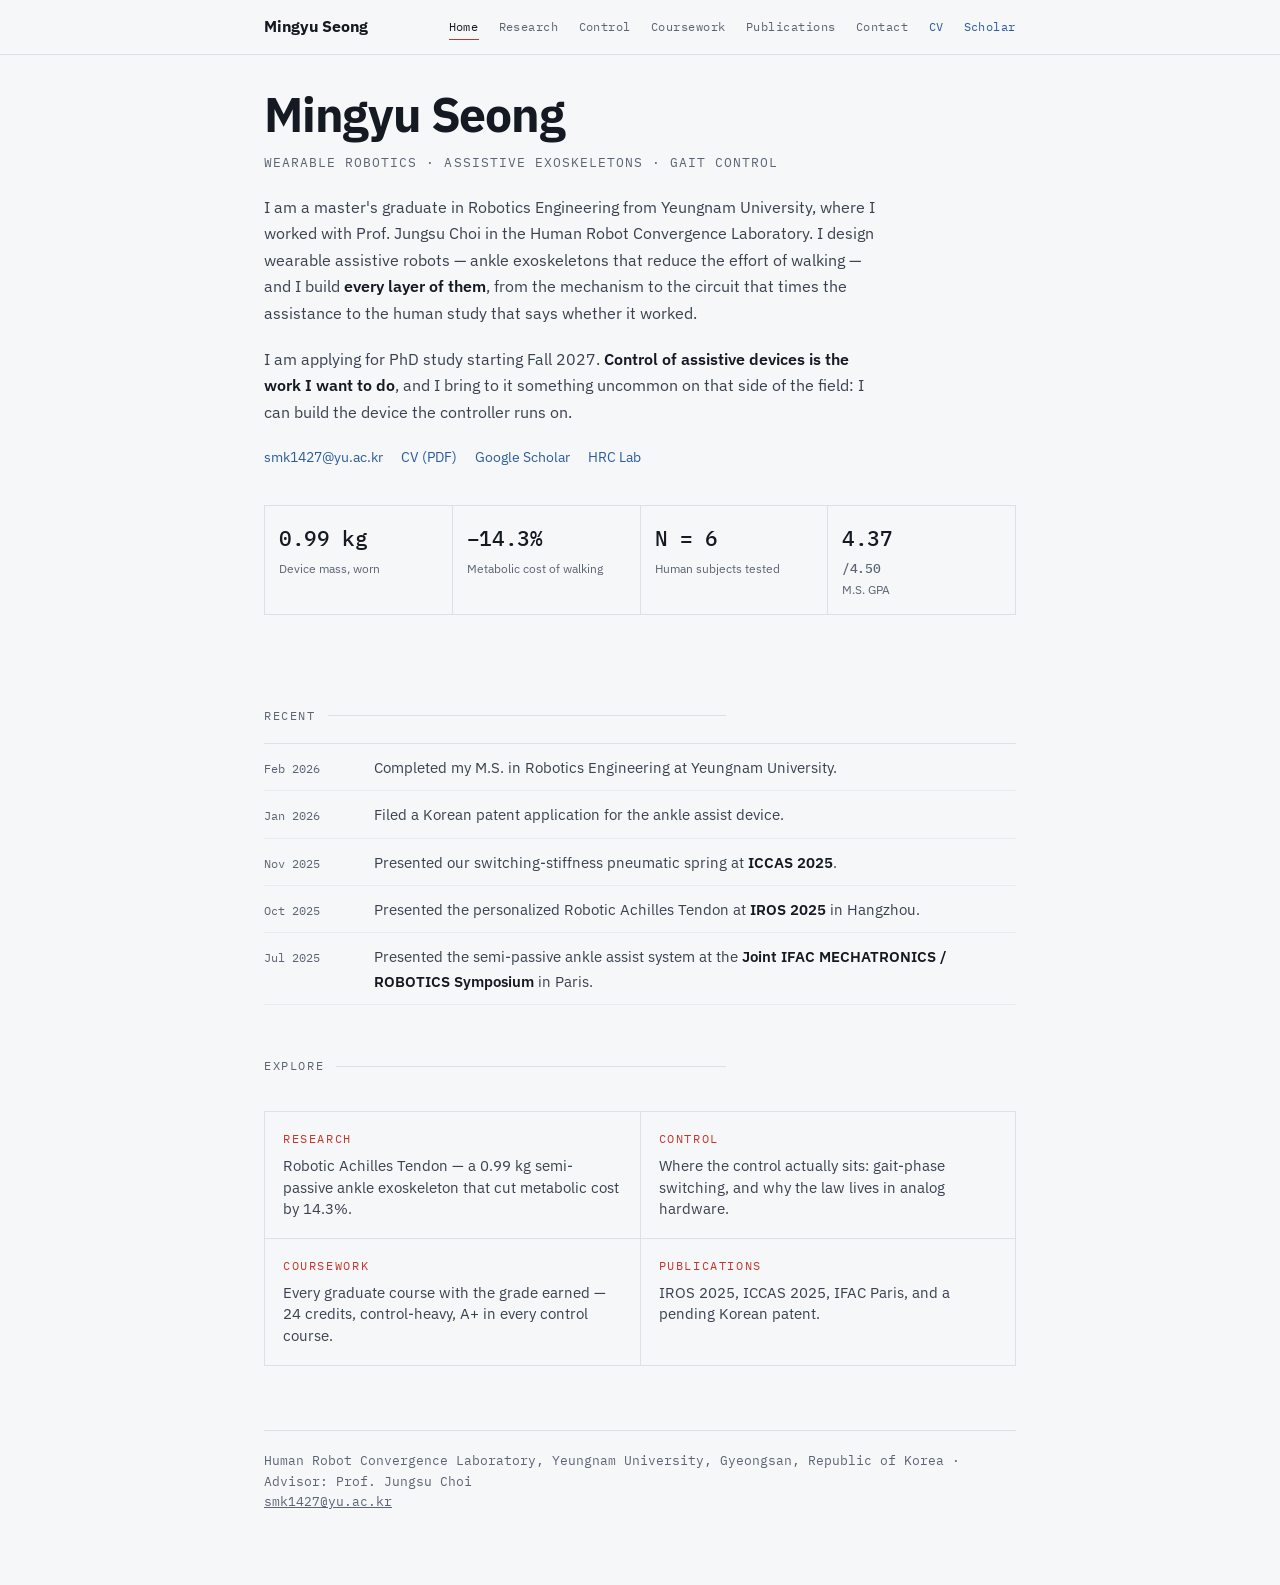
==== index.html @ 6eb28aa2 "Add files via upload" ====
<!DOCTYPE html>
<html lang="en">
<head>
<meta charset="utf-8">
<meta name="viewport" content="width=device-width, initial-scale=1">
<title>Mingyu Seong</title>
<meta name="description" content="Mingyu Seong — wearable robotics researcher working on control of assistive ankle exoskeletons. M.S. in Robotics Engineering, Yeungnam University.">
<link rel="preconnect" href="https://fonts.googleapis.com">
<link rel="preconnect" href="https://fonts.gstatic.com" crossorigin>
<link rel="stylesheet" href="https://fonts.googleapis.com/css2?family=IBM+Plex+Mono:wght@400;500&family=IBM+Plex+Sans:wght@400;500;600;700&display=swap">
<link rel="stylesheet" href="style.css">
</head>
<body>

<div class="ribbon">
  <div class="ribbon-inner">
    <a class="brand" href="index.html">Mingyu Seong</a>
    <nav class="topnav" aria-label="Main">
      <a href="index.html" aria-current="page">Home</a>
      <a href="research.html">Research</a>
      <a href="control.html">Control</a>
      <a href="coursework.html">Coursework</a>
      <a href="publications.html">Publications</a>
      <a href="contact.html">Contact</a>
      <a class="ext" href="cv.pdf">CV</a>
      <a class="ext" href="https://scholar.google.com/citations?user=W0oG6YsAAAAJ">Scholar</a>
    </nav>
  </div>
</div>

<div class="wrap">

  <header class="masthead">
    <div class="intro">
      <div class="introtext">
        <h1 class="name">Mingyu Seong</h1>
        <p class="role">Wearable Robotics &middot; Assistive Exoskeletons &middot; Gait Control</p>
        <p class="bio">
          I am a master's graduate in Robotics Engineering from Yeungnam University, where I
          worked with Prof. Jungsu Choi in the Human Robot Convergence Laboratory. I design
          wearable assistive robots &mdash; ankle exoskeletons that reduce the effort of walking &mdash;
          and I build <strong>every layer of them</strong>, from the mechanism to the circuit
          that times the assistance to the human study that says whether it worked.
        </p>
        <p class="bio">
          I am applying for PhD study starting Fall 2027. <strong>Control of assistive devices
          is the work I want to do</strong>, and I bring to it something uncommon on that side
          of the field: I can build the device the controller runs on.
        </p>
        <p class="idlinks">
          <a href="mailto:smk1427@yu.ac.kr">smk1427@yu.ac.kr</a>
          <a href="cv.pdf">CV (PDF)</a>
          <a href="https://scholar.google.com/citations?user=W0oG6YsAAAAJ">Google Scholar</a>
          <a href="https://hrc.yu.ac.kr">HRC Lab</a>
        </p>
      </div>
      <div class="portrait">
        <img src="img/portrait.jpg" alt="Mingyu Seong"
             onerror="this.closest('.portrait').hidden=true">
      </div>
    </div>

    <div class="facts">
      <div class="fact"><b>0.99 kg</b><span>Device mass, worn</span></div>
      <div class="fact"><b>&minus;14.3%</b><span>Metabolic cost of walking</span></div>
      <div class="fact"><b>N = 6</b><span>Human subjects tested</span></div>
      <div class="fact"><b>4.37<span style="font-size:.8rem;color:var(--muted)">/4.50</span></b><span>M.S. GPA</span></div>
    </div>
  </header>

  <section>
    <p class="eyebrow">Recent</p>
    <ul class="news">
      <li><span class="when">Feb 2026</span><span class="what">Completed my M.S. in Robotics Engineering at Yeungnam University.</span></li>
      <li><span class="when">Jan 2026</span><span class="what">Filed a Korean patent application for the ankle assist device.</span></li>
      <li><span class="when">Nov 2025</span><span class="what">Presented our switching-stiffness pneumatic spring at <strong>ICCAS 2025</strong>.</span></li>
      <li><span class="when">Oct 2025</span><span class="what">Presented the personalized Robotic Achilles Tendon at <strong>IROS 2025</strong> in Hangzhou.</span></li>
      <li><span class="when">Jul 2025</span><span class="what">Presented the semi-passive ankle assist system at the <strong>Joint IFAC MECHATRONICS / ROBOTICS Symposium</strong> in Paris.</span></li>
    </ul>
  </section>

  <section>
    <p class="eyebrow">Explore</p>
    <div class="cards">
      <a class="card" href="research.html">
        <span class="ck">Research</span>
        <span class="cd">Robotic Achilles Tendon &mdash; a 0.99 kg semi-passive ankle exoskeleton that cut metabolic cost by 14.3%.</span>
      </a>
      <a class="card" href="control.html">
        <span class="ck">Control</span>
        <span class="cd">Where the control actually sits: gait-phase switching, and why the law lives in analog hardware.</span>
      </a>
      <a class="card" href="coursework.html">
        <span class="ck">Coursework</span>
        <span class="cd">Every graduate course with the grade earned &mdash; 24 credits, control-heavy, A+ in every control course.</span>
      </a>
      <a class="card" href="publications.html">
        <span class="ck">Publications</span>
        <span class="cd">IROS 2025, ICCAS 2025, IFAC Paris, and a pending Korean patent.</span>
      </a>
    </div>
  </section>

  <footer class="sitefoot">
    Human Robot Convergence Laboratory, Yeungnam University, Gyeongsan, Republic of Korea &middot;
    Advisor: Prof. Jungsu Choi<br>
    <a href="mailto:smk1427@yu.ac.kr">smk1427@yu.ac.kr</a>
  </footer>

</div>

</body>
</html>
---- style.css ----
:root{
  --ground:#F6F7F9; --surface:#FFFFFF; --ink:#141922; --ink-soft:#39424F;
  --muted:#5A6473; --line:#DCE1E8; --line-soft:#E8ECF1;
  --stance:#C4362B; --swing:#2C5C9C; --stance-wash:#F6E3E1; --swing-wash:#E2E9F4;
  --sans:"IBM Plex Sans","Segoe UI",system-ui,-apple-system,sans-serif;
  --mono:"IBM Plex Mono",ui-monospace,"SFMono-Regular",Consolas,monospace;
}
@media (prefers-color-scheme:dark){
  :root:not([data-theme="light"]){
    --ground:#0D1015; --surface:#151A21; --ink:#E4E9F0; --ink-soft:#C2CAD6;
    --muted:#8A94A3; --line:#242B35; --line-soft:#1C222A;
    --stance:#E3645A; --swing:#6D9DE0; --stance-wash:#2A1A18; --swing-wash:#161F2C;
  }
}
:root[data-theme="dark"]{
  --ground:#0D1015; --surface:#151A21; --ink:#E4E9F0; --ink-soft:#C2CAD6;
  --muted:#8A94A3; --line:#242B35; --line-soft:#1C222A;
  --stance:#E3645A; --swing:#6D9DE0; --stance-wash:#2A1A18; --swing-wash:#161F2C;
}

*{box-sizing:border-box}
body{
  margin:0; background:var(--ground); color:var(--ink);
  font-family:var(--sans); font-size:16px; line-height:1.6;
  -webkit-font-smoothing:antialiased;
}
img{max-width:100%}
.wrap{max-width:800px; margin:0 auto; padding-inline:24px; padding-block:0 72px}
p{max-width:66ch}

/* ---------- top ribbon ---------- */
.ribbon{
  position:sticky; top:0; z-index:20;
  background:var(--ground); border-bottom:1px solid var(--line);
}
.ribbon-inner{
  max-width:800px; margin:0 auto; padding-inline:24px;
  display:flex; align-items:center; flex-wrap:wrap; gap:6px 24px;
  min-height:54px; padding-block:8px;
}
.brand{
  font-weight:700; letter-spacing:-.015em; font-size:1rem; color:var(--ink);
  text-decoration:none; white-space:nowrap; margin-right:auto;
}
.brand:hover{color:var(--stance)}
.topnav{
  display:flex; flex-wrap:wrap; gap:4px 20px;
  font-family:var(--mono); font-size:.78rem; letter-spacing:.04em;
}
.topnav a{
  color:var(--muted); text-decoration:none; padding:3px 0;
  border-bottom:1px solid transparent; white-space:nowrap;
}
.topnav a:hover{color:var(--ink); border-bottom-color:var(--stance)}
.topnav a[aria-current="page"]{color:var(--ink); border-bottom-color:var(--stance)}
.topnav a.ext{color:var(--swing)}
.topnav a.ext:hover{border-bottom-color:var(--swing)}
@media (max-width:700px){
  .ribbon-inner{gap:4px 16px}
  .brand{margin-right:0; width:100%}
  .topnav{font-size:.74rem; gap:4px 16px}
}

/* ---------- page heads ---------- */
.masthead{padding-block:34px 40px}
.pagehead{padding-block:40px 0}
.pagehead h1{
  font-size:clamp(1.7rem,4.2vw,2.2rem); font-weight:700; letter-spacing:-.022em;
  line-height:1.15; margin:0; text-wrap:balance;
}
.pagehead .lede{font-size:1.05rem; color:var(--ink-soft); margin:16px 0 0; max-width:62ch}

.name{
  font-size:clamp(2.1rem,6vw,3rem); font-weight:700; letter-spacing:-.025em;
  line-height:1.05; margin:0; text-wrap:balance;
}
.role{
  font-family:var(--mono); font-size:.8rem; letter-spacing:.08em; text-transform:uppercase;
  color:var(--muted); margin:14px 0 0;
}

/* ---------- intro ---------- */
.intro{display:flex; gap:38px; align-items:flex-start}
.introtext{flex:1 1 0; min-width:0}
.portrait{flex:0 0 168px}
.portrait img{
  display:block; width:168px; height:210px; object-fit:cover;
  border:1px solid var(--line); background:var(--surface);
}
@media (max-width:640px){
  .intro{flex-direction:column-reverse; gap:22px}
  .portrait{flex:none}
  .portrait img{width:132px; height:165px}
}
.bio{font-size:1.02rem; line-height:1.62; color:var(--ink-soft); margin:20px 0 0; max-width:62ch}
.bio strong{color:var(--ink); font-weight:600}
.idlinks{display:flex; flex-wrap:wrap; gap:6px 18px; margin:20px 0 0; font-size:.9rem}
.idlinks a{color:var(--swing); text-decoration:none; border-bottom:1px solid transparent}
.idlinks a:hover{border-bottom-color:var(--swing)}

/* ---------- news ---------- */
.news{list-style:none; padding:0; margin:0; display:grid; gap:0; border-top:1px solid var(--line)}
.news li{
  display:grid; grid-template-columns:92px minmax(0,1fr); gap:4px 18px;
  padding:11px 0; border-bottom:1px solid var(--line-soft); align-items:baseline;
}
.when{font-family:var(--mono); font-size:.76rem; color:var(--muted); white-space:nowrap}
.what{font-size:.95rem; color:var(--ink-soft)}
.what strong{color:var(--ink); font-weight:600}
@media (max-width:520px){ .news li{grid-template-columns:1fr; gap:2px} }

/* ---------- key figures strip ---------- */
.facts{
  display:grid; grid-template-columns:repeat(4,1fr); gap:1px;
  background:var(--line); border:1px solid var(--line);
  margin-block:36px 0;
}
.fact{background:var(--ground); padding:16px 14px}
.fact b{
  display:block; font-family:var(--mono); font-size:1.3rem; font-weight:500;
  letter-spacing:-.02em; font-variant-numeric:tabular-nums; color:var(--ink);
}
.fact span{display:block; font-size:.78rem; color:var(--muted); margin-top:4px; line-height:1.35}
@media (max-width:620px){ .facts{grid-template-columns:repeat(2,1fr)} }

/* ---------- home section cards ---------- */
.cards{
  display:grid; grid-template-columns:repeat(2,1fr); gap:1px;
  background:var(--line); border:1px solid var(--line); margin-block:36px 0;
}
.card{display:block; background:var(--ground); padding:18px; text-decoration:none; color:inherit}
.card:hover{background:var(--surface)}
.card:hover .ck{color:var(--ink)}
.ck{
  display:block; font-family:var(--mono); font-size:.72rem; letter-spacing:.14em;
  text-transform:uppercase; color:var(--stance); margin-bottom:6px;
}
.cd{display:block; font-size:.94rem; color:var(--ink-soft); line-height:1.45}
@media (max-width:620px){ .cards{grid-template-columns:1fr} }

/* ---------- sections ---------- */
section{padding-block:52px 0}
.pagehead + section{padding-block:40px 0}
.eyebrow{
  font-family:var(--mono); font-size:.72rem; letter-spacing:.14em; text-transform:uppercase;
  color:var(--muted); display:flex; align-items:center; gap:12px; margin:0 0 18px;
}
.eyebrow::after{content:""; flex:1; height:1px; background:var(--line)}
h2{font-size:1.5rem; font-weight:600; letter-spacing:-.02em; margin:0 0 14px; text-wrap:balance}
h3{font-size:1rem; font-weight:600; margin:0 0 6px}

figure{margin:26px 0 0}
figure img{display:block; width:100%; max-width:100%; height:auto; border:1px solid var(--line); background:var(--surface)}
figcaption{font-size:.82rem; color:var(--muted); margin-top:9px; max-width:62ch}

/* ---------- gait diagram ---------- */
.gait{margin:30px 0 0}
.gait svg{display:block; width:100%; height:auto; max-width:100%}
.legend{display:flex; flex-wrap:wrap; gap:8px 20px; margin-top:12px; font-size:.84rem; color:var(--muted)}
.legend i{display:inline-block; width:11px; height:11px; margin-right:7px; vertical-align:-1px}
.legend .s1{background:var(--stance)} .legend .s2{background:var(--swing)}

/* ---------- loop list ---------- */
.loop{list-style:none; padding:0; margin:24px 0 0; display:grid; gap:1px; background:var(--line); border:1px solid var(--line)}
.loop li{background:var(--ground); padding:15px 16px}
.loop .step{
  font-family:var(--mono); font-size:.72rem; letter-spacing:.1em; text-transform:uppercase;
  color:var(--stance); display:block; margin-bottom:5px;
}
.loop p{margin:0; font-size:.94rem; color:var(--ink-soft); max-width:62ch}

/* ---------- gap callout ---------- */
.gap{
  margin:34px 0 0; padding:22px 24px; background:var(--surface);
  border:1px solid var(--line); border-left:3px solid var(--stance);
}
.gap h3{font-size:1.05rem; margin-bottom:10px}
.gap p{margin:0 0 12px; color:var(--ink-soft)}
.gap p:last-child{margin-bottom:0}
.gap strong{color:var(--ink); font-weight:600}

/* full-stack layer list */
.stack{display:grid; gap:0; margin:4px 0 18px; border-top:1px solid var(--line)}
.layer{
  display:grid; grid-template-columns:132px minmax(0,1fr); gap:4px 16px;
  padding:9px 0; border-bottom:1px solid var(--line-soft); align-items:baseline;
}
.lk{
  font-family:var(--mono); font-size:.74rem; letter-spacing:.06em; text-transform:uppercase;
  color:var(--stance);
}
.lv{font-size:.9rem; color:var(--ink-soft)}
@media (max-width:520px){ .layer{grid-template-columns:1fr; gap:2px} }

/* grade + axis markers */
.grade{
  font-family:var(--mono); font-size:.74rem; font-weight:500; color:var(--ink);
  border:1px solid var(--line); padding:1px 6px; margin-right:8px;
}
.axis{
  font-family:var(--mono); font-size:.66rem; letter-spacing:.08em; text-transform:uppercase;
  padding:1px 6px; margin-right:8px; white-space:nowrap; border:1px solid currentColor;
}
.axis.ctl{color:var(--stance)}
.axis.math{color:var(--swing)}
.axis.mech{color:var(--muted)}

/* ---------- coursework ---------- */
.courses{display:grid; gap:0; margin:22px 0 0; border-top:1px solid var(--line)}
.course{
  display:grid; grid-template-columns:minmax(0,1fr) auto; gap:6px 20px;
  padding:14px 0; border-bottom:1px solid var(--line-soft); align-items:baseline;
}
.course h3{margin:0}
.course .detail{grid-column:1/-1; font-size:.9rem; color:var(--muted); margin:0; max-width:64ch}
.course .term{font-family:var(--mono); font-size:.76rem; color:var(--muted); white-space:nowrap}
@media (max-width:520px){ .course{grid-template-columns:1fr} .course .term{grid-row:1} }

/* ---------- publications ---------- */
.pubs{margin:22px 0 0; display:grid; gap:20px}
.pub{display:grid; gap:5px}
.pub .title{font-weight:600; line-height:1.45}
.pub .venue{font-size:.9rem; color:var(--ink-soft)}
.pub .meta{font-family:var(--mono); font-size:.76rem; color:var(--muted); letter-spacing:.02em}
.pub .meta a{color:var(--swing)}
.tag{
  font-family:var(--mono); font-size:.68rem; letter-spacing:.08em; text-transform:uppercase;
  padding:2px 7px; border:1px solid var(--line); color:var(--muted); white-space:nowrap;
}
.tag.oral{color:var(--stance); border-color:var(--stance)}
.more{font-size:.9rem; color:var(--muted); margin-top:26px; max-width:64ch}

/* ---------- inline links in prose ---------- */
.more a, .lede a, section > p a{
  color:var(--swing); text-decoration:none; border-bottom:1px solid transparent;
}
.more a:hover, .lede a:hover, section > p a:hover{border-bottom-color:var(--swing)}

/* ---------- contact ---------- */
.contact{display:flex; flex-wrap:wrap; gap:10px 28px; margin:20px 0 0; font-size:.97rem}
.contact a{color:var(--swing); text-decoration:none; border-bottom:1px solid transparent; padding-bottom:1px}
.contact a:hover{border-bottom-color:var(--swing)}
a:focus-visible{outline:2px solid var(--swing); outline-offset:3px}

/* ---------- site footer ---------- */
.sitefoot{
  margin-top:64px; padding-top:20px; border-top:1px solid var(--line);
  font-size:.8rem; color:var(--muted); font-family:var(--mono); line-height:1.6;
}
.sitefoot a{color:var(--muted)}
.sitefoot a:hover{color:var(--ink)}
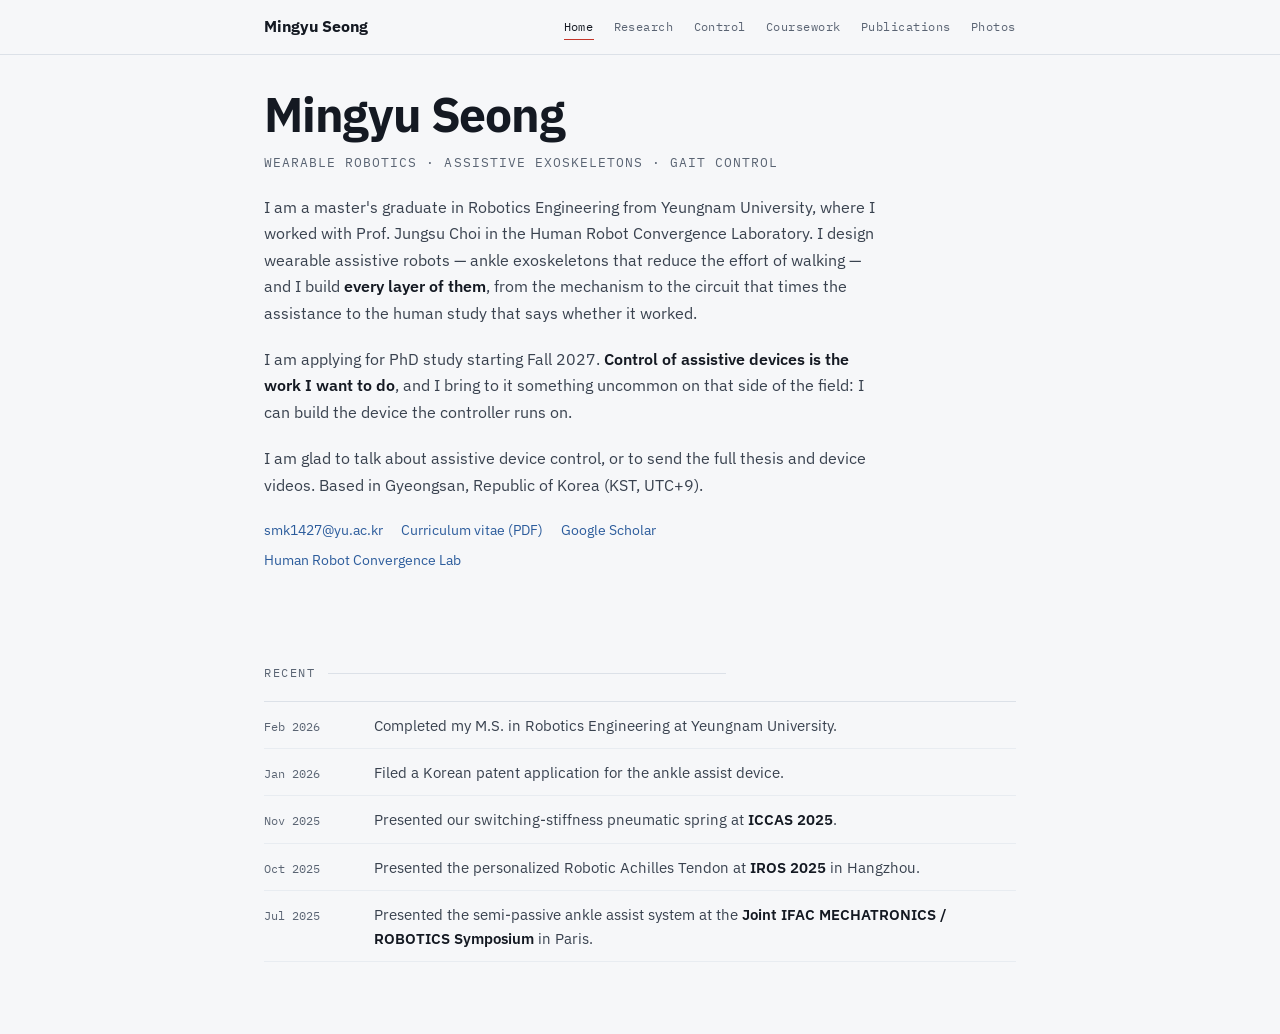
==== commit 9ba1ed18: "Add files via upload" ====
--- a/index.html
+++ b/index.html
@@ -21,9 +21,7 @@
       <a href="control.html">Control</a>
       <a href="coursework.html">Coursework</a>
       <a href="publications.html">Publications</a>
-      <a href="contact.html">Contact</a>
-      <a class="ext" href="cv.pdf">CV</a>
-      <a class="ext" href="https://scholar.google.com/citations?user=W0oG6YsAAAAJ">Scholar</a>
+      <a href="photos.html">Photos</a>
     </nav>
   </div>
 </div>
@@ -47,24 +45,21 @@
           is the work I want to do</strong>, and I bring to it something uncommon on that side
           of the field: I can build the device the controller runs on.
         </p>
+        <p class="bio">
+          I am glad to talk about assistive device control, or to send the full thesis and
+          device videos. Based in Gyeongsan, Republic of Korea (KST, UTC+9).
+        </p>
         <p class="idlinks">
           <a href="mailto:smk1427@yu.ac.kr">smk1427@yu.ac.kr</a>
-          <a href="cv.pdf">CV (PDF)</a>
+          <a href="cv.pdf">Curriculum vitae (PDF)</a>
           <a href="https://scholar.google.com/citations?user=W0oG6YsAAAAJ">Google Scholar</a>
-          <a href="https://hrc.yu.ac.kr">HRC Lab</a>
+          <a href="https://hrc.yu.ac.kr">Human Robot Convergence Lab</a>
         </p>
       </div>
       <div class="portrait">
         <img src="img/portrait.jpg" alt="Mingyu Seong"
              onerror="this.closest('.portrait').hidden=true">
       </div>
-    </div>
-
-    <div class="facts">
-      <div class="fact"><b>0.99 kg</b><span>Device mass, worn</span></div>
-      <div class="fact"><b>&minus;14.3%</b><span>Metabolic cost of walking</span></div>
-      <div class="fact"><b>N = 6</b><span>Human subjects tested</span></div>
-      <div class="fact"><b>4.37<span style="font-size:.8rem;color:var(--muted)">/4.50</span></b><span>M.S. GPA</span></div>
     </div>
   </header>
 
@@ -79,34 +74,6 @@
     </ul>
   </section>
 
-  <section>
-    <p class="eyebrow">Explore</p>
-    <div class="cards">
-      <a class="card" href="research.html">
-        <span class="ck">Research</span>
-        <span class="cd">Robotic Achilles Tendon &mdash; a 0.99 kg semi-passive ankle exoskeleton that cut metabolic cost by 14.3%.</span>
-      </a>
-      <a class="card" href="control.html">
-        <span class="ck">Control</span>
-        <span class="cd">Where the control actually sits: gait-phase switching, and why the law lives in analog hardware.</span>
-      </a>
-      <a class="card" href="coursework.html">
-        <span class="ck">Coursework</span>
-        <span class="cd">Every graduate course with the grade earned &mdash; 24 credits, control-heavy, A+ in every control course.</span>
-      </a>
-      <a class="card" href="publications.html">
-        <span class="ck">Publications</span>
-        <span class="cd">IROS 2025, ICCAS 2025, IFAC Paris, and a pending Korean patent.</span>
-      </a>
-    </div>
-  </section>
-
-  <footer class="sitefoot">
-    Human Robot Convergence Laboratory, Yeungnam University, Gyeongsan, Republic of Korea &middot;
-    Advisor: Prof. Jungsu Choi<br>
-    <a href="mailto:smk1427@yu.ac.kr">smk1427@yu.ac.kr</a>
-  </footer>
-
 </div>
 
 </body>
--- a/style.css
+++ b/style.css
@@ -122,21 +122,6 @@
 }
 .fact span{display:block; font-size:.78rem; color:var(--muted); margin-top:4px; line-height:1.35}
 @media (max-width:620px){ .facts{grid-template-columns:repeat(2,1fr)} }
-
-/* ---------- home section cards ---------- */
-.cards{
-  display:grid; grid-template-columns:repeat(2,1fr); gap:1px;
-  background:var(--line); border:1px solid var(--line); margin-block:36px 0;
-}
-.card{display:block; background:var(--ground); padding:18px; text-decoration:none; color:inherit}
-.card:hover{background:var(--surface)}
-.card:hover .ck{color:var(--ink)}
-.ck{
-  display:block; font-family:var(--mono); font-size:.72rem; letter-spacing:.14em;
-  text-transform:uppercase; color:var(--stance); margin-bottom:6px;
-}
-.cd{display:block; font-size:.94rem; color:var(--ink-soft); line-height:1.45}
-@media (max-width:620px){ .cards{grid-template-columns:1fr} }
 
 /* ---------- sections ---------- */
 section{padding-block:52px 0}
@@ -242,10 +227,23 @@
 .contact a:hover{border-bottom-color:var(--swing)}
 a:focus-visible{outline:2px solid var(--swing); outline-offset:3px}
 
-/* ---------- site footer ---------- */
-.sitefoot{
-  margin-top:64px; padding-top:20px; border-top:1px solid var(--line);
-  font-size:.8rem; color:var(--muted); font-family:var(--mono); line-height:1.6;
-}
-.sitefoot a{color:var(--muted)}
-.sitefoot a:hover{color:var(--ink)}
+/* ---------- photo grid ---------- */
+.photogrid{
+  display:grid; grid-template-columns:repeat(2,1fr); gap:26px 22px; margin:26px 0 0;
+}
+.photo{margin:0}
+.photo img{
+  display:block; width:100%; height:auto; aspect-ratio:4/3; object-fit:cover;
+  border:1px solid var(--line); background:var(--surface);
+}
+.photo figcaption{font-size:.84rem; color:var(--ink-soft); margin-top:9px; max-width:none}
+.photo-when{
+  display:block; font-family:var(--mono); font-size:.72rem; color:var(--muted); margin-top:3px;
+}
+/* 이미지가 아직 없을 때 — 점선 자리표시자 */
+.photo.empty::before{
+  content:"photo to come"; display:flex; align-items:center; justify-content:center;
+  aspect-ratio:4/3; border:1px dashed var(--line); color:var(--muted);
+  font-family:var(--mono); font-size:.74rem; letter-spacing:.06em;
+}
+@media (max-width:620px){ .photogrid{grid-template-columns:1fr; gap:22px} }
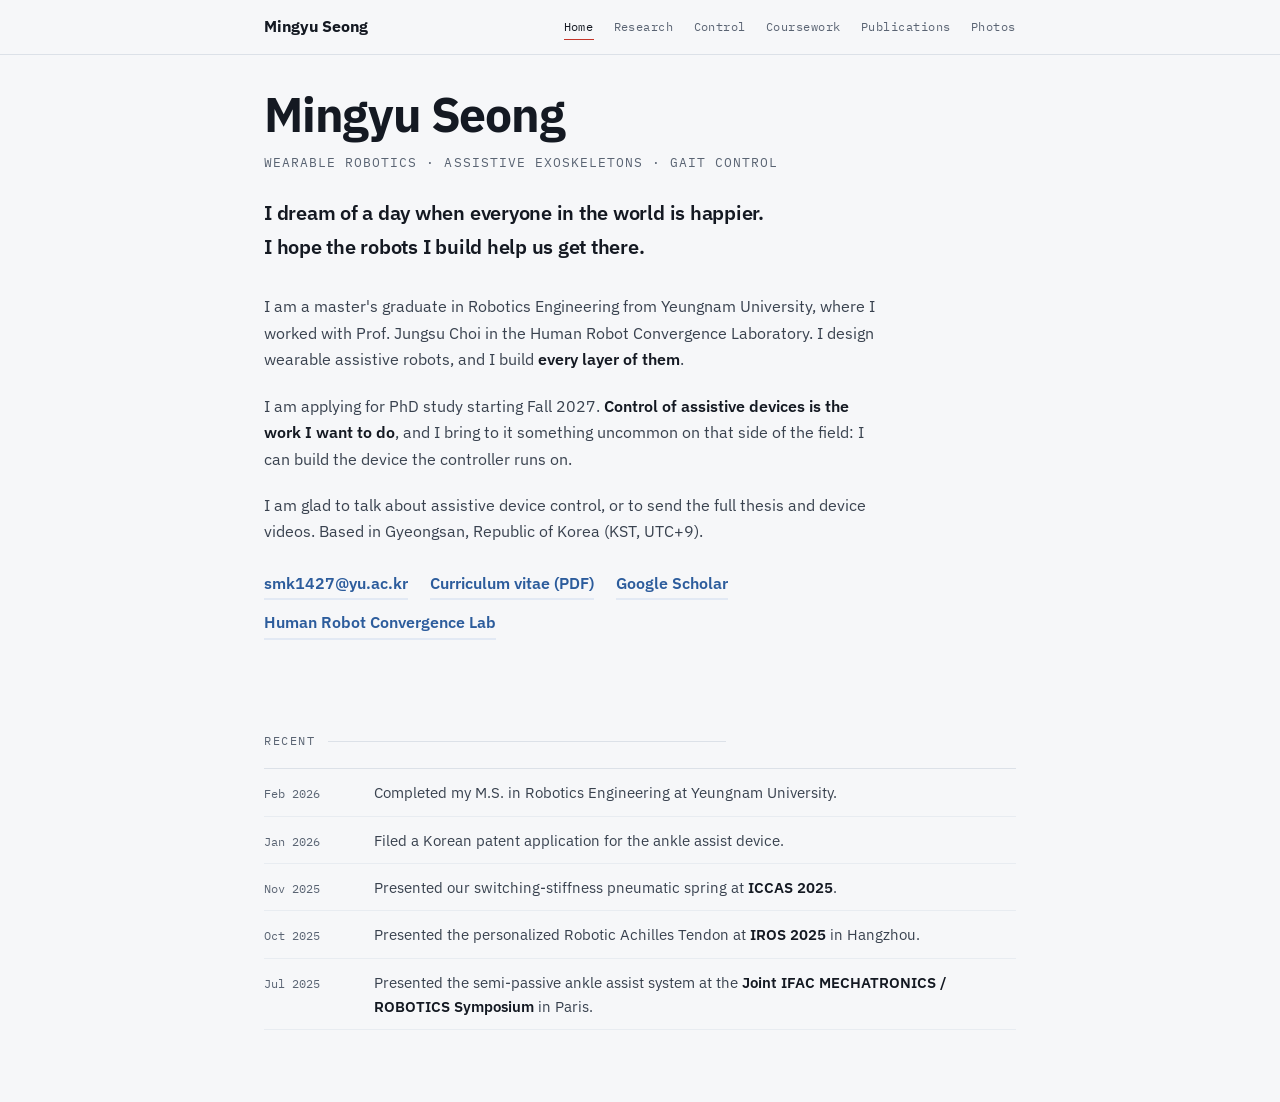
==== commit f05c98f4: "Add files via upload" ====
--- a/index.html
+++ b/index.html
@@ -33,12 +33,16 @@
       <div class="introtext">
         <h1 class="name">Mingyu Seong</h1>
         <p class="role">Wearable Robotics &middot; Assistive Exoskeletons &middot; Gait Control</p>
+
+        <p class="vision">
+          <span>I dream of a day when everyone in the world is happier.</span>
+          <span>I hope the robots I build help us get there.</span>
+        </p>
+
         <p class="bio">
           I am a master's graduate in Robotics Engineering from Yeungnam University, where I
           worked with Prof. Jungsu Choi in the Human Robot Convergence Laboratory. I design
-          wearable assistive robots &mdash; ankle exoskeletons that reduce the effort of walking &mdash;
-          and I build <strong>every layer of them</strong>, from the mechanism to the circuit
-          that times the assistance to the human study that says whether it worked.
+          wearable assistive robots, and I build <strong>every layer of them</strong>.
         </p>
         <p class="bio">
           I am applying for PhD study starting Fall 2027. <strong>Control of assistive devices
--- a/style.css
+++ b/style.css
@@ -92,11 +92,24 @@
   .portrait{flex:none}
   .portrait img{width:132px; height:165px}
 }
+/* 항구적 선언 — 이름·키워드 바로 아래 */
+.vision{
+  font-size:clamp(1.06rem,2.2vw,1.24rem); font-weight:600; line-height:1.5;
+  letter-spacing:-.012em; color:var(--ink); margin:24px 0 32px; max-width:56ch;
+}
+/* 두 문장이 각자 한 줄을 갖도록 — 줄바꿈이 우연에 맡겨지지 않게 한다 */
+.vision span{display:block; text-wrap:balance}
+.vision span + span{margin-top:4px}
+
 .bio{font-size:1.02rem; line-height:1.62; color:var(--ink-soft); margin:20px 0 0; max-width:62ch}
 .bio strong{color:var(--ink); font-weight:600}
-.idlinks{display:flex; flex-wrap:wrap; gap:6px 18px; margin:20px 0 0; font-size:.9rem}
-.idlinks a{color:var(--swing); text-decoration:none; border-bottom:1px solid transparent}
-.idlinks a:hover{border-bottom-color:var(--swing)}
+
+.idlinks{display:flex; flex-wrap:wrap; gap:10px 22px; margin:26px 0 0; font-size:1rem}
+.idlinks a{
+  color:var(--swing); text-decoration:none; font-weight:600;
+  border-bottom:2px solid var(--swing-wash); padding-bottom:2px;
+}
+.idlinks a:hover{border-bottom-color:var(--swing); color:var(--ink)}
 
 /* ---------- news ---------- */
 .news{list-style:none; padding:0; margin:0; display:grid; gap:0; border-top:1px solid var(--line)}
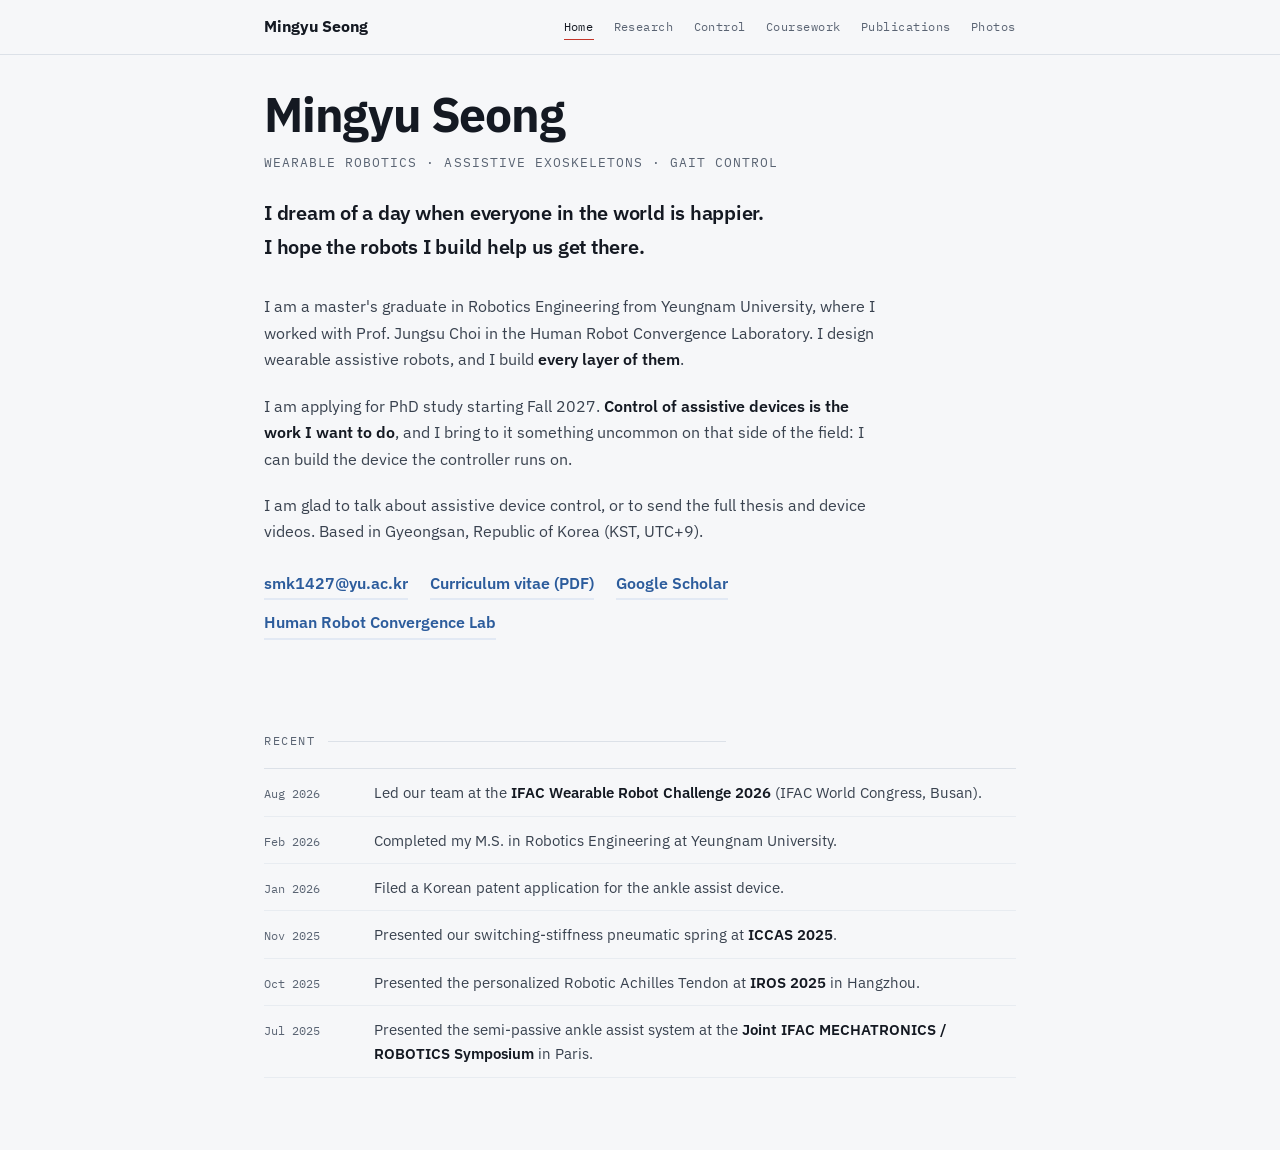
==== commit cc0bbc97: "Add files via upload" ====
--- a/index.html
+++ b/index.html
@@ -61,7 +61,7 @@
         </p>
       </div>
       <div class="portrait">
-        <img src="img/portrait.jpg" alt="Mingyu Seong"
+        <img src="img/portrait.jpg" alt="Mingyu Seong in Paris, with the Eiffel Tower behind" width="470" height="587"
              onerror="this.closest('.portrait').hidden=true">
       </div>
     </div>
@@ -70,6 +70,7 @@
   <section>
     <p class="eyebrow">Recent</p>
     <ul class="news">
+      <li><span class="when">Aug 2026</span><span class="what">Led our team at the <strong>IFAC Wearable Robot Challenge 2026</strong> (IFAC World Congress, Busan).</span></li>
       <li><span class="when">Feb 2026</span><span class="what">Completed my M.S. in Robotics Engineering at Yeungnam University.</span></li>
       <li><span class="when">Jan 2026</span><span class="what">Filed a Korean patent application for the ankle assist device.</span></li>
       <li><span class="when">Nov 2025</span><span class="what">Presented our switching-stiffness pneumatic spring at <strong>ICCAS 2025</strong>.</span></li>
--- a/style.css
+++ b/style.css
@@ -82,15 +82,15 @@
 /* ---------- intro ---------- */
 .intro{display:flex; gap:38px; align-items:flex-start}
 .introtext{flex:1 1 0; min-width:0}
-.portrait{flex:0 0 168px}
+.portrait{flex:0 0 200px}
 .portrait img{
-  display:block; width:168px; height:210px; object-fit:cover;
+  display:block; width:200px; height:250px; object-fit:cover;
   border:1px solid var(--line); background:var(--surface);
 }
 @media (max-width:640px){
   .intro{flex-direction:column-reverse; gap:22px}
   .portrait{flex:none}
-  .portrait img{width:132px; height:165px}
+  .portrait img{width:152px; height:190px}
 }
 /* 항구적 선언 — 이름·키워드 바로 아래 */
 .vision{
@@ -240,23 +240,36 @@
 .contact a:hover{border-bottom-color:var(--swing)}
 a:focus-visible{outline:2px solid var(--swing); outline-offset:3px}
 
-/* ---------- photo grid ---------- */
-.photogrid{
-  display:grid; grid-template-columns:repeat(2,1fr); gap:26px 22px; margin:26px 0 0;
-}
-.photo{margin:0}
-.photo img{
-  display:block; width:100%; height:auto; aspect-ratio:4/3; object-fit:cover;
+/* ---------- photo gallery (학회별 섹션) ---------- */
+.conf{padding-block:44px 0}
+.pagehead + .conf{padding-block:36px 0}
+.conf h2{font-size:1.2rem; margin:0}
+.confmeta{
+  font-family:var(--mono); font-size:.76rem; color:var(--muted); letter-spacing:.02em;
+  margin:6px 0 0; display:flex; flex-wrap:wrap; align-items:center; gap:6px 10px; max-width:none;
+}
+.confnote{font-size:.92rem; line-height:1.6; color:var(--ink-soft); margin:10px 0 0; max-width:66ch}
+/* 줄 나누기는 HTML에 미리 계산해 둔다(.grow = 한 줄).
+   줄 안에서는 폭을 사진 비율대로 나눠 높이가 같아지고, 세로 사진도 잘리지 않는다. */
+.gallery{display:grid; gap:10px; margin:16px 0 0}
+.grow{display:flex; gap:10px}
+.grow a{flex:calc(var(--r) * 100) 1 0; display:block; min-width:0}   /* ×100: 비율 합이 1 미만이면 flex가 공간을 덜 채운다 */
+.gallery img{
+  display:block; width:100%; height:auto; aspect-ratio:var(--r); object-fit:cover;
   border:1px solid var(--line); background:var(--surface);
 }
-.photo figcaption{font-size:.84rem; color:var(--ink-soft); margin-top:9px; max-width:none}
-.photo-when{
-  display:block; font-family:var(--mono); font-size:.72rem; color:var(--muted); margin-top:3px;
-}
-/* 이미지가 아직 없을 때 — 점선 자리표시자 */
-.photo.empty::before{
-  content:"photo to come"; display:flex; align-items:center; justify-content:center;
-  aspect-ratio:4/3; border:1px dashed var(--line); color:var(--muted);
-  font-family:var(--mono); font-size:.74rem; letter-spacing:.06em;
-}
-@media (max-width:620px){ .photogrid{grid-template-columns:1fr; gap:22px} }
+.gallery a:hover img{border-color:var(--muted)}
+/* 휴대폰 — 한 줄에 3~4장이면 너무 작아지므로 줄 안에서 다시 접는다 */
+@media (max-width:560px){
+  .grow{flex-wrap:wrap}
+  .grow a{flex:calc(var(--r) * 100) 1 calc(var(--r) * 140px)}
+}
+
+/* 크게 보기 */
+.lightbox{
+  padding:0; border:0; background:transparent; max-width:96vw; max-height:94vh;
+  cursor:zoom-out; overflow:visible;
+}
+.lightbox::backdrop{background:rgba(8,10,14,.9)}
+.lightbox img{display:block; max-width:96vw; max-height:86vh; width:auto; height:auto; margin:0 auto}
+.lightbox .lb-cap{color:#E4E9F0; font-size:.86rem; text-align:center; margin:10px auto 0; max-width:60ch}
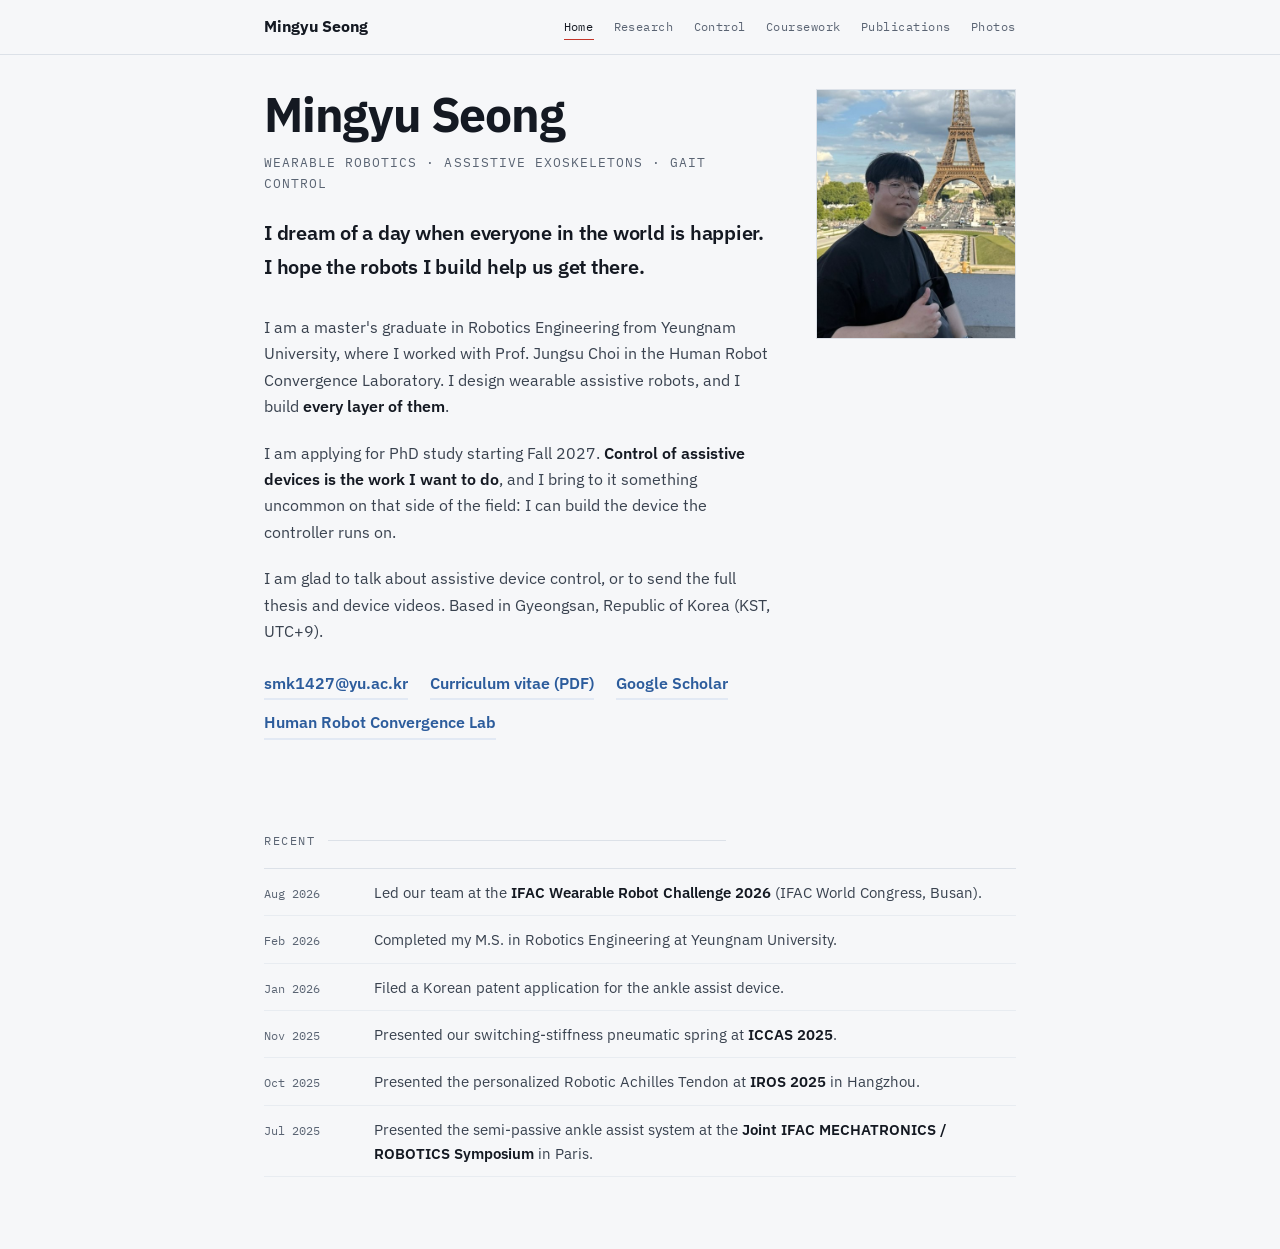
==== commit 88d0d27a: "Add files via upload" ====
--- a/index.html
+++ b/index.html
@@ -61,7 +61,7 @@
         </p>
       </div>
       <div class="portrait">
-        <img src="img/portrait.jpg" alt="Mingyu Seong in Paris, with the Eiffel Tower behind" width="470" height="587"
+        <img src="portrait.jpg" alt="Mingyu Seong in Paris, with the Eiffel Tower behind" width="470" height="587"
              onerror="this.closest('.portrait').hidden=true">
       </div>
     </div>
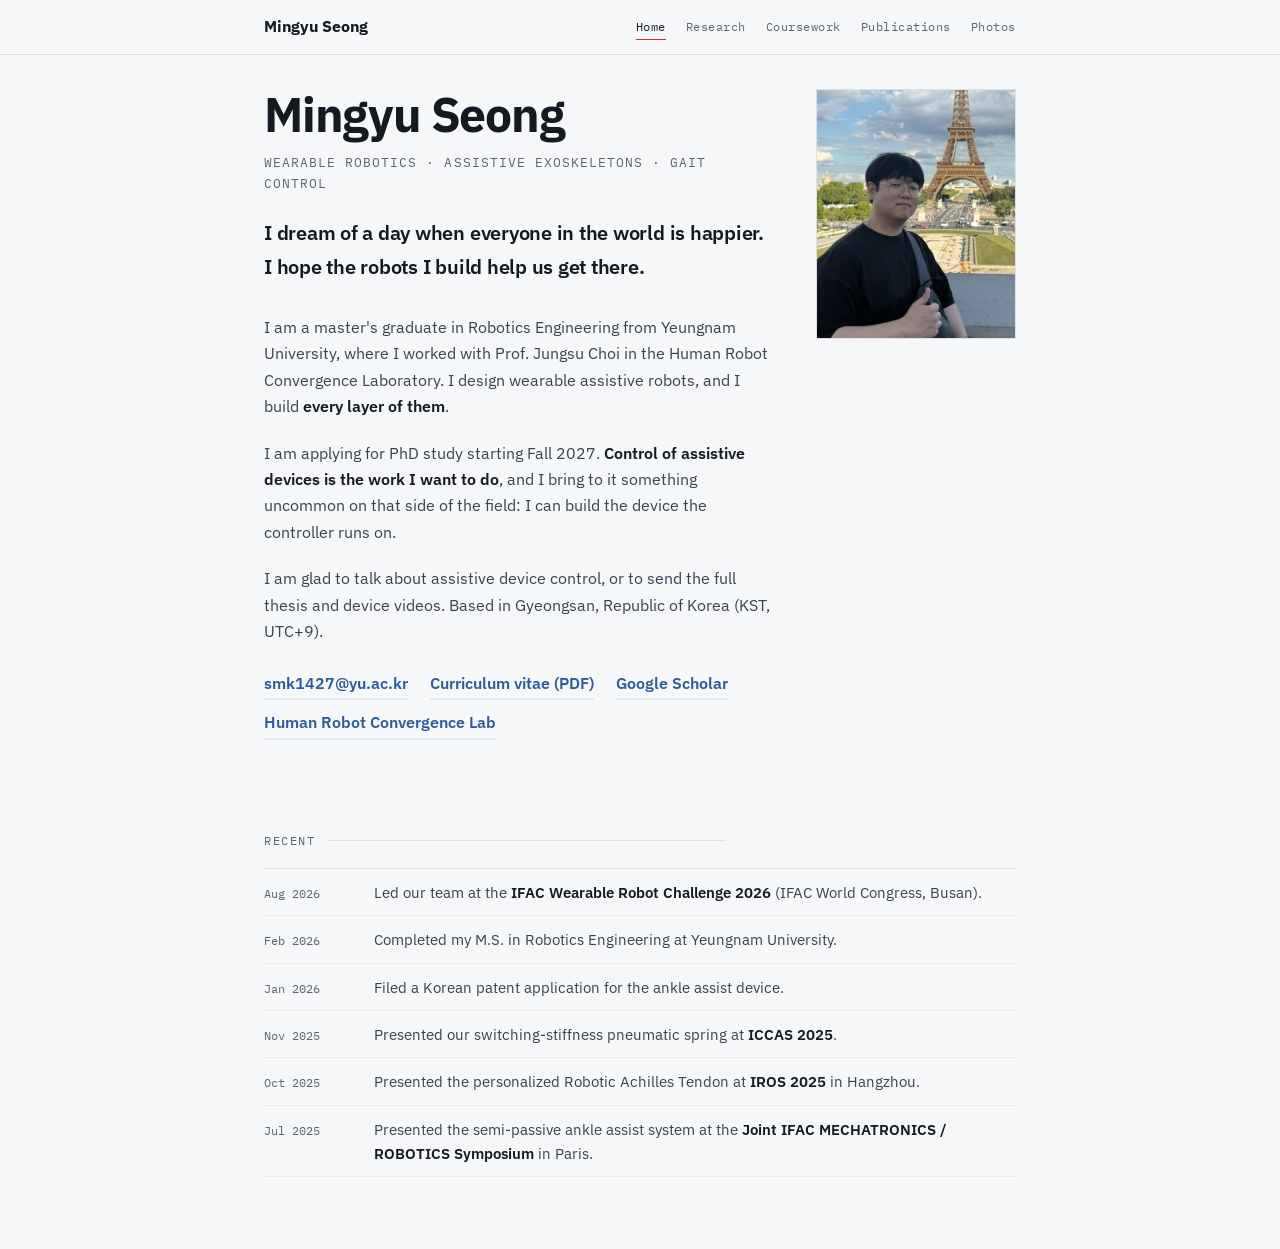
==== commit c3c6ccd5: "Add files via upload" ====
--- a/index.html
+++ b/index.html
@@ -18,7 +18,6 @@
     <nav class="topnav" aria-label="Main">
       <a href="index.html" aria-current="page">Home</a>
       <a href="research.html">Research</a>
-      <a href="control.html">Control</a>
       <a href="coursework.html">Coursework</a>
       <a href="publications.html">Publications</a>
       <a href="photos.html">Photos</a>
--- a/style.css
+++ b/style.css
@@ -227,6 +227,20 @@
 }
 .tag.oral{color:var(--stance); border-color:var(--stance)}
 .more{font-size:.9rem; color:var(--muted); margin-top:26px; max-width:64ch}
+/* 섹션: Under review · Published · Presented · Patent (2026-09-15) */
+.pubsec{padding-block:44px 0}
+.wrap > .pubsec:first-of-type{padding-block:40px 0}
+.pubsec h2{font-size:1.45rem; margin:0}
+.pubsec h2 + .pubs{margin-top:18px}
+.pub .me{color:var(--ink); font-weight:600}
+.pubgroup{
+  font-family:var(--mono); font-size:.76rem; font-weight:500; letter-spacing:.08em; text-transform:uppercase;
+  color:var(--ink-soft); margin:30px 0 0; padding-bottom:6px; border-bottom:1px solid var(--line);
+}
+.pubsec h2 + .pubgroup{margin-top:20px}
+.pubgroup span{text-transform:none; letter-spacing:.02em; margin-left:8px; color:var(--muted); font-weight:400}
+.pubgroup + .pubs{margin-top:16px}
+.pubsec ~ .more{margin-top:40px}
 
 /* ---------- inline links in prose ---------- */
 .more a, .lede a, section > p a{
@@ -243,12 +257,20 @@
 /* ---------- photo gallery (학회별 섹션) ---------- */
 .conf{padding-block:44px 0}
 .pagehead + .conf{padding-block:36px 0}
-.conf h2{font-size:1.2rem; margin:0}
+.conf h2{font-size:1.45rem; margin:0}      /* 1.2rem(14.4pt) → 1.45rem(17.4pt), +3pt */
+.wrap > .conf:first-of-type{padding-block:40px 0}
 .confmeta{
   font-family:var(--mono); font-size:.76rem; color:var(--muted); letter-spacing:.02em;
   margin:6px 0 0; display:flex; flex-wrap:wrap; align-items:center; gap:6px 10px; max-width:none;
 }
-.confnote{font-size:.92rem; line-height:1.6; color:var(--ink-soft); margin:10px 0 0; max-width:66ch}
+.confnote{font-size:.95rem; line-height:1.6; color:var(--ink-soft); margin:10px 0 0; max-width:66ch}
+.confnote strong{color:var(--ink); font-weight:600}
+.confnote .hl{display:block; margin-bottom:2px}   /* 학회 요지 한 줄 */
+.tag.fa{color:var(--ink); border-color:var(--ink); font-weight:600}   /* First author — 굵게 */
+.roles{margin:12px 0 0}
+.roles .layer{grid-template-columns:150px minmax(0,1fr)}
+@media (max-width:520px){ .roles .layer{grid-template-columns:1fr} }
+.roles .lv strong{color:var(--ink); font-weight:600}
 /* 줄 나누기는 HTML에 미리 계산해 둔다(.grow = 한 줄).
    줄 안에서는 폭을 사진 비율대로 나눠 높이가 같아지고, 세로 사진도 잘리지 않는다. */
 .gallery{display:grid; gap:10px; margin:16px 0 0}
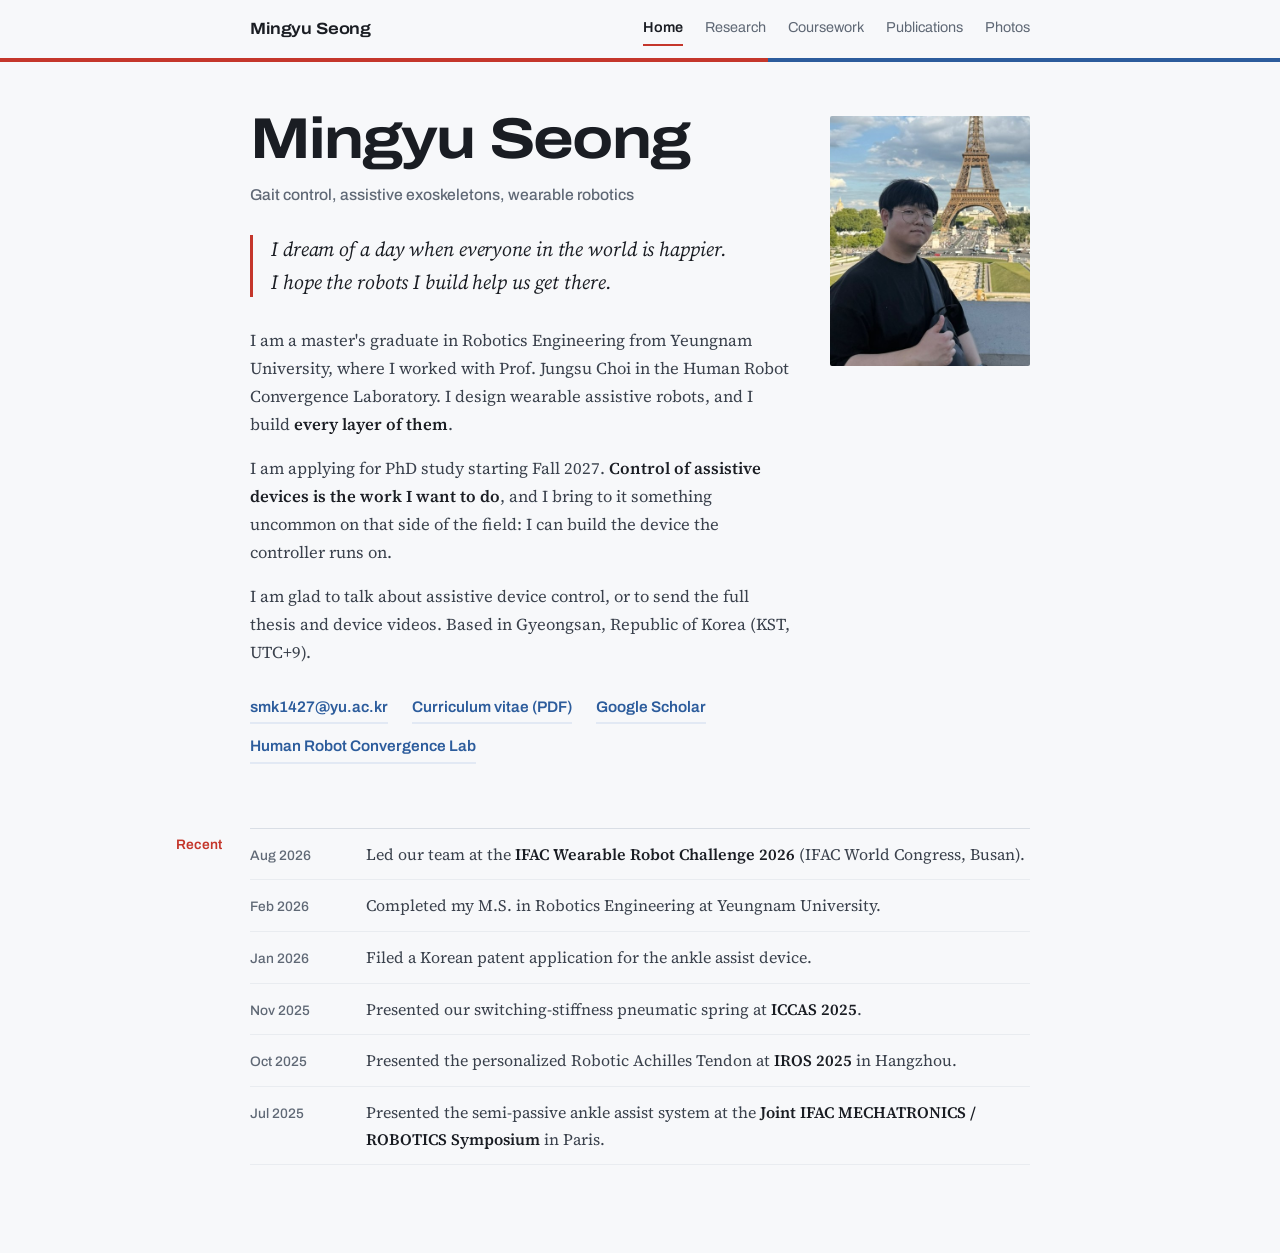
==== commit 2e757e76: "Redesign typography and fix Research "Fit" step - New type pairing (Archivo + Source Serif 4), gait-" ====
--- a/index.html
+++ b/index.html
@@ -7,7 +7,7 @@
 <meta name="description" content="Mingyu Seong — wearable robotics researcher working on control of assistive ankle exoskeletons. M.S. in Robotics Engineering, Yeungnam University.">
 <link rel="preconnect" href="https://fonts.googleapis.com">
 <link rel="preconnect" href="https://fonts.gstatic.com" crossorigin>
-<link rel="stylesheet" href="https://fonts.googleapis.com/css2?family=IBM+Plex+Mono:wght@400;500&family=IBM+Plex+Sans:wght@400;500;600;700&display=swap">
+<link rel="stylesheet" href="https://fonts.googleapis.com/css2?family=Archivo:wdth,wght@62..125,400..700&family=Source+Serif+4:ital,opsz,wght@0,8..60,400..600;1,8..60,400&display=swap">
 <link rel="stylesheet" href="style.css">
 </head>
 <body>
@@ -31,7 +31,7 @@
     <div class="intro">
       <div class="introtext">
         <h1 class="name">Mingyu Seong</h1>
-        <p class="role">Wearable Robotics &middot; Assistive Exoskeletons &middot; Gait Control</p>
+        <p class="role">Gait control, assistive exoskeletons, wearable robotics</p>
 
         <p class="vision">
           <span>I dream of a day when everyone in the world is happier.</span>
--- a/style.css
+++ b/style.css
@@ -1,286 +1,283 @@
+/* 2026-10-21 디자인 개편 — 이전본은 _backup/style_pre-redesign_20261021.css
+   정체성: 보행 주기. 입각기(stance) 빨강 60% · 유각기(swing) 파랑 40% 띠가 모든 페이지 상단을 지난다.
+   글꼴: Archivo(이름·제목·메뉴·라벨) + Source Serif 4(본문). 모노스페이스·대문자 라벨은 쓰지 않는다. */
 :root{
-  --ground:#F6F7F9; --surface:#FFFFFF; --ink:#141922; --ink-soft:#39424F;
-  --muted:#5A6473; --line:#DCE1E8; --line-soft:#E8ECF1;
+  --ground:#F7F8FA; --surface:#FFFFFF; --ink:#1A1D23; --ink-soft:#3A414C;
+  --muted:#5F6875; --line:#D9DEE5; --line-soft:#E9ECF0;
   --stance:#C4362B; --swing:#2C5C9C; --stance-wash:#F6E3E1; --swing-wash:#E2E9F4;
-  --sans:"IBM Plex Sans","Segoe UI",system-ui,-apple-system,sans-serif;
-  --mono:"IBM Plex Mono",ui-monospace,"SFMono-Regular",Consolas,monospace;
+  --serif:"Source Serif 4","Source Serif Pro",Georgia,"Times New Roman",serif;
+  --sans:"Archivo","Segoe UI",system-ui,-apple-system,sans-serif;
+  --measure:780px;
 }
 @media (prefers-color-scheme:dark){
   :root:not([data-theme="light"]){
-    --ground:#0D1015; --surface:#151A21; --ink:#E4E9F0; --ink-soft:#C2CAD6;
-    --muted:#8A94A3; --line:#242B35; --line-soft:#1C222A;
+    --ground:#101318; --surface:#171B22; --ink:#E6EAF0; --ink-soft:#C3CAD5;
+    --muted:#8D96A4; --line:#29303A; --line-soft:#1F252D;
     --stance:#E3645A; --swing:#6D9DE0; --stance-wash:#2A1A18; --swing-wash:#161F2C;
   }
 }
 :root[data-theme="dark"]{
-  --ground:#0D1015; --surface:#151A21; --ink:#E4E9F0; --ink-soft:#C2CAD6;
-  --muted:#8A94A3; --line:#242B35; --line-soft:#1C222A;
+  --ground:#101318; --surface:#171B22; --ink:#E6EAF0; --ink-soft:#C3CAD5;
+  --muted:#8D96A4; --line:#29303A; --line-soft:#1F252D;
   --stance:#E3645A; --swing:#6D9DE0; --stance-wash:#2A1A18; --swing-wash:#161F2C;
 }
 
 *{box-sizing:border-box}
 body{
   margin:0; background:var(--ground); color:var(--ink);
-  font-family:var(--sans); font-size:16px; line-height:1.6;
-  -webkit-font-smoothing:antialiased;
+  font-family:var(--serif); font-size:17px; line-height:1.65;
+  font-optical-sizing:auto; -webkit-font-smoothing:antialiased;
 }
 img{max-width:100%}
-.wrap{max-width:800px; margin:0 auto; padding-inline:24px; padding-block:0 72px}
+.wrap{max-width:calc(var(--measure) + 48px); margin:0 auto; padding-inline:24px; padding-block:0 88px}
 p{max-width:66ch}
-
-/* ---------- top ribbon ---------- */
+h1,h2,h3{font-family:var(--sans); font-stretch:100%}
+
+/* ---------- top ribbon + 보행 주기 띠 ---------- */
 .ribbon{
   position:sticky; top:0; z-index:20;
-  background:var(--ground); border-bottom:1px solid var(--line);
+  background:var(--ground);
+}
+/* 입각기 0–60% · 유각기 60–100%. 이 사이트에서 유일한 장식이다. */
+.ribbon::after{
+  content:""; display:block; height:4px;
+  background:linear-gradient(90deg, var(--stance) 0 60%, var(--swing) 60% 100%);
 }
 .ribbon-inner{
-  max-width:800px; margin:0 auto; padding-inline:24px;
-  display:flex; align-items:center; flex-wrap:wrap; gap:6px 24px;
-  min-height:54px; padding-block:8px;
+  max-width:calc(var(--measure) + 48px); margin:0 auto; padding-inline:24px;
+  display:flex; align-items:center; flex-wrap:wrap; gap:6px 28px;
+  min-height:58px; padding-block:10px;
 }
 .brand{
-  font-weight:700; letter-spacing:-.015em; font-size:1rem; color:var(--ink);
-  text-decoration:none; white-space:nowrap; margin-right:auto;
+  font-family:var(--sans); font-weight:650; font-stretch:112%; letter-spacing:-.01em;
+  font-size:1.02rem; color:var(--ink); text-decoration:none; white-space:nowrap; margin-right:auto;
 }
 .brand:hover{color:var(--stance)}
-.topnav{
-  display:flex; flex-wrap:wrap; gap:4px 20px;
-  font-family:var(--mono); font-size:.78rem; letter-spacing:.04em;
-}
+.topnav{display:flex; flex-wrap:wrap; gap:4px 22px; font-family:var(--sans); font-size:.9rem}
 .topnav a{
-  color:var(--muted); text-decoration:none; padding:3px 0;
-  border-bottom:1px solid transparent; white-space:nowrap;
-}
-.topnav a:hover{color:var(--ink); border-bottom-color:var(--stance)}
-.topnav a[aria-current="page"]{color:var(--ink); border-bottom-color:var(--stance)}
-.topnav a.ext{color:var(--swing)}
-.topnav a.ext:hover{border-bottom-color:var(--swing)}
+  color:var(--muted); text-decoration:none; padding:4px 0;
+  border-bottom:2px solid transparent; white-space:nowrap;
+}
+.topnav a:hover{color:var(--ink); border-bottom-color:var(--line)}
+.topnav a[aria-current="page"]{color:var(--ink); font-weight:600; border-bottom-color:var(--stance)}
 @media (max-width:700px){
-  .ribbon-inner{gap:4px 16px}
+  .ribbon-inner{gap:2px 18px}
   .brand{margin-right:0; width:100%}
-  .topnav{font-size:.74rem; gap:4px 16px}
+  .topnav{font-size:.86rem; gap:2px 14px}
 }
 
 /* ---------- page heads ---------- */
-.masthead{padding-block:34px 40px}
-.pagehead{padding-block:40px 0}
+.masthead{padding-block:48px 8px}
+.pagehead{padding-block:48px 0}
 .pagehead h1{
-  font-size:clamp(1.7rem,4.2vw,2.2rem); font-weight:700; letter-spacing:-.022em;
-  line-height:1.15; margin:0; text-wrap:balance;
-}
-.pagehead .lede{font-size:1.05rem; color:var(--ink-soft); margin:16px 0 0; max-width:62ch}
+  font-size:clamp(1.85rem,4.4vw,2.4rem); font-weight:650; font-stretch:106%;
+  letter-spacing:-.02em; line-height:1.12; margin:0; text-wrap:balance;
+}
+.pagehead .lede{font-size:1.12rem; line-height:1.6; color:var(--ink-soft); margin:18px 0 0; max-width:60ch}
 
 .name{
-  font-size:clamp(2.1rem,6vw,3rem); font-weight:700; letter-spacing:-.025em;
-  line-height:1.05; margin:0; text-wrap:balance;
-}
-.role{
-  font-family:var(--mono); font-size:.8rem; letter-spacing:.08em; text-transform:uppercase;
-  color:var(--muted); margin:14px 0 0;
-}
+  font-size:clamp(2.4rem,7vw,3.6rem); font-weight:700; font-stretch:118%;
+  letter-spacing:-.03em; line-height:1; margin:0; text-wrap:balance;
+}
+.role{font-family:var(--sans); font-size:.98rem; font-weight:500; color:var(--muted); margin:14px 0 0}
 
 /* ---------- intro ---------- */
-.intro{display:flex; gap:38px; align-items:flex-start}
+.intro{display:flex; gap:40px; align-items:flex-start}
 .introtext{flex:1 1 0; min-width:0}
-.portrait{flex:0 0 200px}
+.portrait{flex:0 0 200px; padding-top:6px}
 .portrait img{
   display:block; width:200px; height:250px; object-fit:cover;
-  border:1px solid var(--line); background:var(--surface);
+  background:var(--surface); border-radius:2px;
 }
 @media (max-width:640px){
-  .intro{flex-direction:column-reverse; gap:22px}
-  .portrait{flex:none}
+  .intro{flex-direction:column-reverse; gap:24px}
+  .portrait{flex:none; padding-top:0}
   .portrait img{width:152px; height:190px}
 }
-/* 항구적 선언 — 이름·키워드 바로 아래 */
+/* 항구적 선언 — 이름·키워드 바로 아래. 문장마다 한 줄. */
 .vision{
-  font-size:clamp(1.06rem,2.2vw,1.24rem); font-weight:600; line-height:1.5;
-  letter-spacing:-.012em; color:var(--ink); margin:24px 0 32px; max-width:56ch;
-}
-/* 두 문장이 각자 한 줄을 갖도록 — 줄바꿈이 우연에 맡겨지지 않게 한다 */
+  font-family:var(--serif); font-style:italic; font-weight:400;
+  font-size:clamp(1.12rem,2.4vw,1.25rem); line-height:1.45; letter-spacing:-.005em;
+  color:var(--ink); margin:28px 0 30px; max-width:none;
+  padding-left:18px; border-left:3px solid var(--stance);
+}
 .vision span{display:block; text-wrap:balance}
 .vision span + span{margin-top:4px}
 
-.bio{font-size:1.02rem; line-height:1.62; color:var(--ink-soft); margin:20px 0 0; max-width:62ch}
+.bio{font-size:1.04rem; line-height:1.68; color:var(--ink-soft); margin:16px 0 0; max-width:62ch}
 .bio strong{color:var(--ink); font-weight:600}
 
-.idlinks{display:flex; flex-wrap:wrap; gap:10px 22px; margin:26px 0 0; font-size:1rem}
+.idlinks{
+  display:flex; flex-wrap:wrap; gap:10px 24px; margin:28px 0 0;
+  font-family:var(--sans); font-size:.96rem; max-width:none;
+}
 .idlinks a{
   color:var(--swing); text-decoration:none; font-weight:600;
   border-bottom:2px solid var(--swing-wash); padding-bottom:2px;
 }
 .idlinks a:hover{border-bottom-color:var(--swing); color:var(--ink)}
 
-/* ---------- news ---------- */
-.news{list-style:none; padding:0; margin:0; display:grid; gap:0; border-top:1px solid var(--line)}
+/* ---------- sections ---------- */
+section{padding-block:56px 0}
+.pagehead + section{padding-block:44px 0}
+/* 섹션 라벨 — 좁은 화면에서는 제목 위, 넓은 화면에서는 본문 왼쪽 여백에 걸린다 */
+.eyebrow{
+  font-family:var(--sans); font-size:.86rem; font-weight:600; letter-spacing:.005em;
+  color:var(--stance); margin:0 0 8px;
+}
+@media (min-width:1080px){
+  section, .pagehead{position:relative}
+  .eyebrow{position:absolute; right:calc(100% + 28px); width:150px; text-align:right; margin:0}
+  section > .eyebrow{top:calc(56px + .42rem)}
+  .pagehead + section > .eyebrow{top:calc(44px + .42rem)}
+  .pagehead > .eyebrow{top:calc(48px + .7rem)}
+  section > .eyebrow:first-child + .news{margin-top:0}
+}
+h2{font-size:1.55rem; font-weight:620; font-stretch:104%; letter-spacing:-.018em; line-height:1.2; margin:0 0 14px; text-wrap:balance}
+h3{font-size:1.05rem; font-weight:600; letter-spacing:-.005em; margin:0 0 6px}
+
+figure{margin:28px 0 0}
+figure img{display:block; width:100%; max-width:100%; height:auto; border:1px solid var(--line); background:#FFFFFF}
+figcaption{font-size:.9rem; line-height:1.55; color:var(--muted); margin-top:10px; max-width:62ch}
+
+/* ---------- news (Home · Recent) ---------- */
+.news{list-style:none; padding:0; margin:0; display:grid; border-top:1px solid var(--line)}
 .news li{
-  display:grid; grid-template-columns:92px minmax(0,1fr); gap:4px 18px;
-  padding:11px 0; border-bottom:1px solid var(--line-soft); align-items:baseline;
-}
-.when{font-family:var(--mono); font-size:.76rem; color:var(--muted); white-space:nowrap}
-.what{font-size:.95rem; color:var(--ink-soft)}
+  display:grid; grid-template-columns:96px minmax(0,1fr); gap:2px 20px;
+  padding:12px 0; border-bottom:1px solid var(--line-soft); align-items:baseline;
+}
+.when{
+  font-family:var(--sans); font-size:.86rem; font-weight:500; color:var(--muted);
+  font-variant-numeric:tabular-nums; white-space:nowrap;
+}
+.what{font-size:1rem; color:var(--ink-soft)}
 .what strong{color:var(--ink); font-weight:600}
-@media (max-width:520px){ .news li{grid-template-columns:1fr; gap:2px} }
-
-/* ---------- key figures strip ---------- */
-.facts{
-  display:grid; grid-template-columns:repeat(4,1fr); gap:1px;
-  background:var(--line); border:1px solid var(--line);
-  margin-block:36px 0;
-}
-.fact{background:var(--ground); padding:16px 14px}
-.fact b{
-  display:block; font-family:var(--mono); font-size:1.3rem; font-weight:500;
-  letter-spacing:-.02em; font-variant-numeric:tabular-nums; color:var(--ink);
-}
-.fact span{display:block; font-size:.78rem; color:var(--muted); margin-top:4px; line-height:1.35}
-@media (max-width:620px){ .facts{grid-template-columns:repeat(2,1fr)} }
-
-/* ---------- sections ---------- */
-section{padding-block:52px 0}
-.pagehead + section{padding-block:40px 0}
-.eyebrow{
-  font-family:var(--mono); font-size:.72rem; letter-spacing:.14em; text-transform:uppercase;
-  color:var(--muted); display:flex; align-items:center; gap:12px; margin:0 0 18px;
-}
-.eyebrow::after{content:""; flex:1; height:1px; background:var(--line)}
-h2{font-size:1.5rem; font-weight:600; letter-spacing:-.02em; margin:0 0 14px; text-wrap:balance}
-h3{font-size:1rem; font-weight:600; margin:0 0 6px}
-
-figure{margin:26px 0 0}
-figure img{display:block; width:100%; max-width:100%; height:auto; border:1px solid var(--line); background:var(--surface)}
-figcaption{font-size:.82rem; color:var(--muted); margin-top:9px; max-width:62ch}
+@media (max-width:520px){ .news li{grid-template-columns:1fr; gap:0} }
 
 /* ---------- gait diagram ---------- */
 .gait{margin:30px 0 0}
 .gait svg{display:block; width:100%; height:auto; max-width:100%}
-.legend{display:flex; flex-wrap:wrap; gap:8px 20px; margin-top:12px; font-size:.84rem; color:var(--muted)}
+.legend{display:flex; flex-wrap:wrap; gap:8px 22px; margin-top:12px; font-family:var(--sans); font-size:.86rem; color:var(--muted)}
 .legend i{display:inline-block; width:11px; height:11px; margin-right:7px; vertical-align:-1px}
 .legend .s1{background:var(--stance)} .legend .s2{background:var(--swing)}
 
-/* ---------- loop list ---------- */
-.loop{list-style:none; padding:0; margin:24px 0 0; display:grid; gap:1px; background:var(--line); border:1px solid var(--line)}
-.loop li{background:var(--ground); padding:15px 16px}
-.loop .step{
-  font-family:var(--mono); font-size:.72rem; letter-spacing:.1em; text-transform:uppercase;
-  color:var(--stance); display:block; margin-bottom:5px;
-}
-.loop p{margin:0; font-size:.94rem; color:var(--ink-soft); max-width:62ch}
+/* ---------- loop list (Sense → Detect → Act → Tune, 순서가 있는 목록) ---------- */
+.loop{list-style:none; padding:0; margin:26px 0 0; border-top:1px solid var(--line); counter-reset:loop}
+.loop li{
+  display:grid; grid-template-columns:96px minmax(0,1fr); gap:2px 20px;
+  padding:13px 0; border-bottom:1px solid var(--line-soft); align-items:baseline;
+}
+.loop .step{font-family:var(--sans); font-size:.95rem; font-weight:600; color:var(--stance)}
+.loop p{margin:0; font-size:.98rem; color:var(--ink-soft); max-width:62ch}
+@media (max-width:520px){ .loop li{grid-template-columns:1fr; gap:0} }
 
 /* ---------- gap callout ---------- */
 .gap{
-  margin:34px 0 0; padding:22px 24px; background:var(--surface);
+  margin:36px 0 0; padding:24px 26px; background:var(--surface);
   border:1px solid var(--line); border-left:3px solid var(--stance);
 }
-.gap h3{font-size:1.05rem; margin-bottom:10px}
+.gap h3{font-size:1.1rem; margin-bottom:10px}
 .gap p{margin:0 0 12px; color:var(--ink-soft)}
 .gap p:last-child{margin-bottom:0}
 .gap strong{color:var(--ink); font-weight:600}
 
 /* full-stack layer list */
-.stack{display:grid; gap:0; margin:4px 0 18px; border-top:1px solid var(--line)}
+.stack{display:grid; margin:4px 0 18px; border-top:1px solid var(--line)}
 .layer{
-  display:grid; grid-template-columns:132px minmax(0,1fr); gap:4px 16px;
+  display:grid; grid-template-columns:136px minmax(0,1fr); gap:2px 16px;
   padding:9px 0; border-bottom:1px solid var(--line-soft); align-items:baseline;
 }
-.lk{
-  font-family:var(--mono); font-size:.74rem; letter-spacing:.06em; text-transform:uppercase;
-  color:var(--stance);
-}
-.lv{font-size:.9rem; color:var(--ink-soft)}
-@media (max-width:520px){ .layer{grid-template-columns:1fr; gap:2px} }
+.lk{font-family:var(--sans); font-size:.86rem; font-weight:600; color:var(--stance)}
+.lv{font-size:.95rem; color:var(--ink-soft)}
+@media (max-width:520px){ .layer{grid-template-columns:1fr; gap:0} }
 
 /* grade + axis markers */
 .grade{
-  font-family:var(--mono); font-size:.74rem; font-weight:500; color:var(--ink);
-  border:1px solid var(--line); padding:1px 6px; margin-right:8px;
+  font-family:var(--sans); font-size:.8rem; font-weight:650; font-variant-numeric:tabular-nums;
+  color:var(--ink); background:var(--line-soft); padding:1px 7px; margin-right:8px; border-radius:2px;
 }
 .axis{
-  font-family:var(--mono); font-size:.66rem; letter-spacing:.08em; text-transform:uppercase;
-  padding:1px 6px; margin-right:8px; white-space:nowrap; border:1px solid currentColor;
-}
-.axis.ctl{color:var(--stance)}
-.axis.math{color:var(--swing)}
-.axis.mech{color:var(--muted)}
+  font-family:var(--sans); font-size:.76rem; font-weight:600;
+  padding:0 7px; margin-right:8px; white-space:nowrap; border-radius:2px;
+}
+.axis.ctl{color:var(--stance); background:var(--stance-wash)}
+.axis.math{color:var(--swing); background:var(--swing-wash)}
+.axis.mech{color:var(--muted); background:var(--line-soft)}
 
 /* ---------- coursework ---------- */
-.courses{display:grid; gap:0; margin:22px 0 0; border-top:1px solid var(--line)}
+.courses{display:grid; margin:22px 0 0; border-top:1px solid var(--line)}
 .course{
   display:grid; grid-template-columns:minmax(0,1fr) auto; gap:6px 20px;
-  padding:14px 0; border-bottom:1px solid var(--line-soft); align-items:baseline;
+  padding:15px 0; border-bottom:1px solid var(--line-soft); align-items:baseline;
 }
 .course h3{margin:0}
-.course .detail{grid-column:1/-1; font-size:.9rem; color:var(--muted); margin:0; max-width:64ch}
-.course .term{font-family:var(--mono); font-size:.76rem; color:var(--muted); white-space:nowrap}
+.course .detail{grid-column:1/-1; font-size:.95rem; color:var(--muted); margin:0; max-width:64ch}
+.course .term{font-family:var(--sans); font-size:.86rem; color:var(--muted); white-space:nowrap; font-variant-numeric:tabular-nums}
 @media (max-width:520px){ .course{grid-template-columns:1fr} .course .term{grid-row:1} }
 
 /* ---------- publications ---------- */
-.pubs{margin:22px 0 0; display:grid; gap:20px}
-.pub{display:grid; gap:5px}
-.pub .title{font-weight:600; line-height:1.45}
-.pub .venue{font-size:.9rem; color:var(--ink-soft)}
-.pub .meta{font-family:var(--mono); font-size:.76rem; color:var(--muted); letter-spacing:.02em}
+.pubs{margin:22px 0 0; display:grid; gap:22px}
+.pub{display:grid; gap:4px}
+.pub .title{font-family:var(--sans); font-weight:600; font-size:1.02rem; line-height:1.4; letter-spacing:-.005em}
+.pub .venue{font-size:.96rem; color:var(--ink-soft)}
+.pub .meta{font-family:var(--sans); font-size:.84rem; color:var(--muted)}
 .pub .meta a{color:var(--swing)}
 .tag{
-  font-family:var(--mono); font-size:.68rem; letter-spacing:.08em; text-transform:uppercase;
-  padding:2px 7px; border:1px solid var(--line); color:var(--muted); white-space:nowrap;
+  font-family:var(--sans); font-size:.76rem; font-weight:600; line-height:1.5;
+  padding:1px 8px; border:1px solid var(--line); border-radius:2px; color:var(--muted); white-space:nowrap;
 }
 .tag.oral{color:var(--stance); border-color:var(--stance)}
-.more{font-size:.9rem; color:var(--muted); margin-top:26px; max-width:64ch}
-/* 섹션: Under review · Published · Presented · Patent (2026-09-15) */
-.pubsec{padding-block:44px 0}
-.wrap > .pubsec:first-of-type{padding-block:40px 0}
-.pubsec h2{font-size:1.45rem; margin:0}
+.more{font-size:.95rem; color:var(--muted); margin-top:26px; max-width:64ch}
+/* 섹션: Journal · Conferences · Patent */
+.pubsec{padding-block:48px 0}
+.wrap > .pubsec:first-of-type{padding-block:44px 0}
+.pubsec h2{font-size:1.55rem; margin:0}
 .pubsec h2 + .pubs{margin-top:18px}
 .pub .me{color:var(--ink); font-weight:600}
 .pubgroup{
-  font-family:var(--mono); font-size:.76rem; font-weight:500; letter-spacing:.08em; text-transform:uppercase;
-  color:var(--ink-soft); margin:30px 0 0; padding-bottom:6px; border-bottom:1px solid var(--line);
+  font-size:.95rem; font-weight:600; color:var(--ink-soft);
+  margin:30px 0 0; padding-bottom:6px; border-bottom:1px solid var(--line);
 }
 .pubsec h2 + .pubgroup{margin-top:20px}
-.pubgroup span{text-transform:none; letter-spacing:.02em; margin-left:8px; color:var(--muted); font-weight:400}
+.pubgroup span{margin-left:10px; color:var(--muted); font-weight:400; font-size:.88rem}
 .pubgroup + .pubs{margin-top:16px}
-.pubsec ~ .more{margin-top:40px}
+.pubsec ~ .more{margin-top:44px}
 
 /* ---------- inline links in prose ---------- */
 .more a, .lede a, section > p a{
-  color:var(--swing); text-decoration:none; border-bottom:1px solid transparent;
+  color:var(--swing); text-decoration:none; border-bottom:1px solid var(--swing-wash);
 }
 .more a:hover, .lede a:hover, section > p a:hover{border-bottom-color:var(--swing)}
 
-/* ---------- contact ---------- */
-.contact{display:flex; flex-wrap:wrap; gap:10px 28px; margin:20px 0 0; font-size:.97rem}
-.contact a{color:var(--swing); text-decoration:none; border-bottom:1px solid transparent; padding-bottom:1px}
-.contact a:hover{border-bottom-color:var(--swing)}
 a:focus-visible{outline:2px solid var(--swing); outline-offset:3px}
 
 /* ---------- photo gallery (학회별 섹션) ---------- */
-.conf{padding-block:44px 0}
+.conf{padding-block:48px 0}
 .pagehead + .conf{padding-block:36px 0}
-.conf h2{font-size:1.45rem; margin:0}      /* 1.2rem(14.4pt) → 1.45rem(17.4pt), +3pt */
-.wrap > .conf:first-of-type{padding-block:40px 0}
+.conf h2{font-size:1.55rem; margin:0}
+.wrap > .conf:first-of-type{padding-block:44px 0}
 .confmeta{
-  font-family:var(--mono); font-size:.76rem; color:var(--muted); letter-spacing:.02em;
+  font-family:var(--sans); font-size:.88rem; color:var(--muted);
   margin:6px 0 0; display:flex; flex-wrap:wrap; align-items:center; gap:6px 10px; max-width:none;
 }
-.confnote{font-size:.95rem; line-height:1.6; color:var(--ink-soft); margin:10px 0 0; max-width:66ch}
+.confnote{font-size:1rem; line-height:1.62; color:var(--ink-soft); margin:12px 0 0; max-width:66ch}
 .confnote strong{color:var(--ink); font-weight:600}
 .confnote .hl{display:block; margin-bottom:2px}   /* 학회 요지 한 줄 */
-.tag.fa{color:var(--ink); border-color:var(--ink); font-weight:600}   /* First author — 굵게 */
+.tag.fa{color:var(--ink); border-color:var(--ink)}   /* First author */
 .roles{margin:12px 0 0}
 .roles .layer{grid-template-columns:150px minmax(0,1fr)}
 @media (max-width:520px){ .roles .layer{grid-template-columns:1fr} }
 .roles .lv strong{color:var(--ink); font-weight:600}
 /* 줄 나누기는 HTML에 미리 계산해 둔다(.grow = 한 줄).
    줄 안에서는 폭을 사진 비율대로 나눠 높이가 같아지고, 세로 사진도 잘리지 않는다. */
-.gallery{display:grid; gap:10px; margin:16px 0 0}
-.grow{display:flex; gap:10px}
+.gallery{display:grid; gap:8px; margin:18px 0 0}
+.grow{display:flex; gap:8px}
 .grow a{flex:calc(var(--r) * 100) 1 0; display:block; min-width:0}   /* ×100: 비율 합이 1 미만이면 flex가 공간을 덜 채운다 */
 .gallery img{
   display:block; width:100%; height:auto; aspect-ratio:var(--r); object-fit:cover;
-  border:1px solid var(--line); background:var(--surface);
-}
-.gallery a:hover img{border-color:var(--muted)}
+  background:var(--surface); border-radius:2px;
+}
+.gallery a:hover img{outline:2px solid var(--swing); outline-offset:2px}
 /* 휴대폰 — 한 줄에 3~4장이면 너무 작아지므로 줄 안에서 다시 접는다 */
 @media (max-width:560px){
   .grow{flex-wrap:wrap}
@@ -294,4 +291,4 @@
 }
 .lightbox::backdrop{background:rgba(8,10,14,.9)}
 .lightbox img{display:block; max-width:96vw; max-height:86vh; width:auto; height:auto; margin:0 auto}
-.lightbox .lb-cap{color:#E4E9F0; font-size:.86rem; text-align:center; margin:10px auto 0; max-width:60ch}
+.lightbox .lb-cap{color:#E6EAF0; font-family:var(--sans); font-size:.9rem; text-align:center; margin:10px auto 0; max-width:60ch}
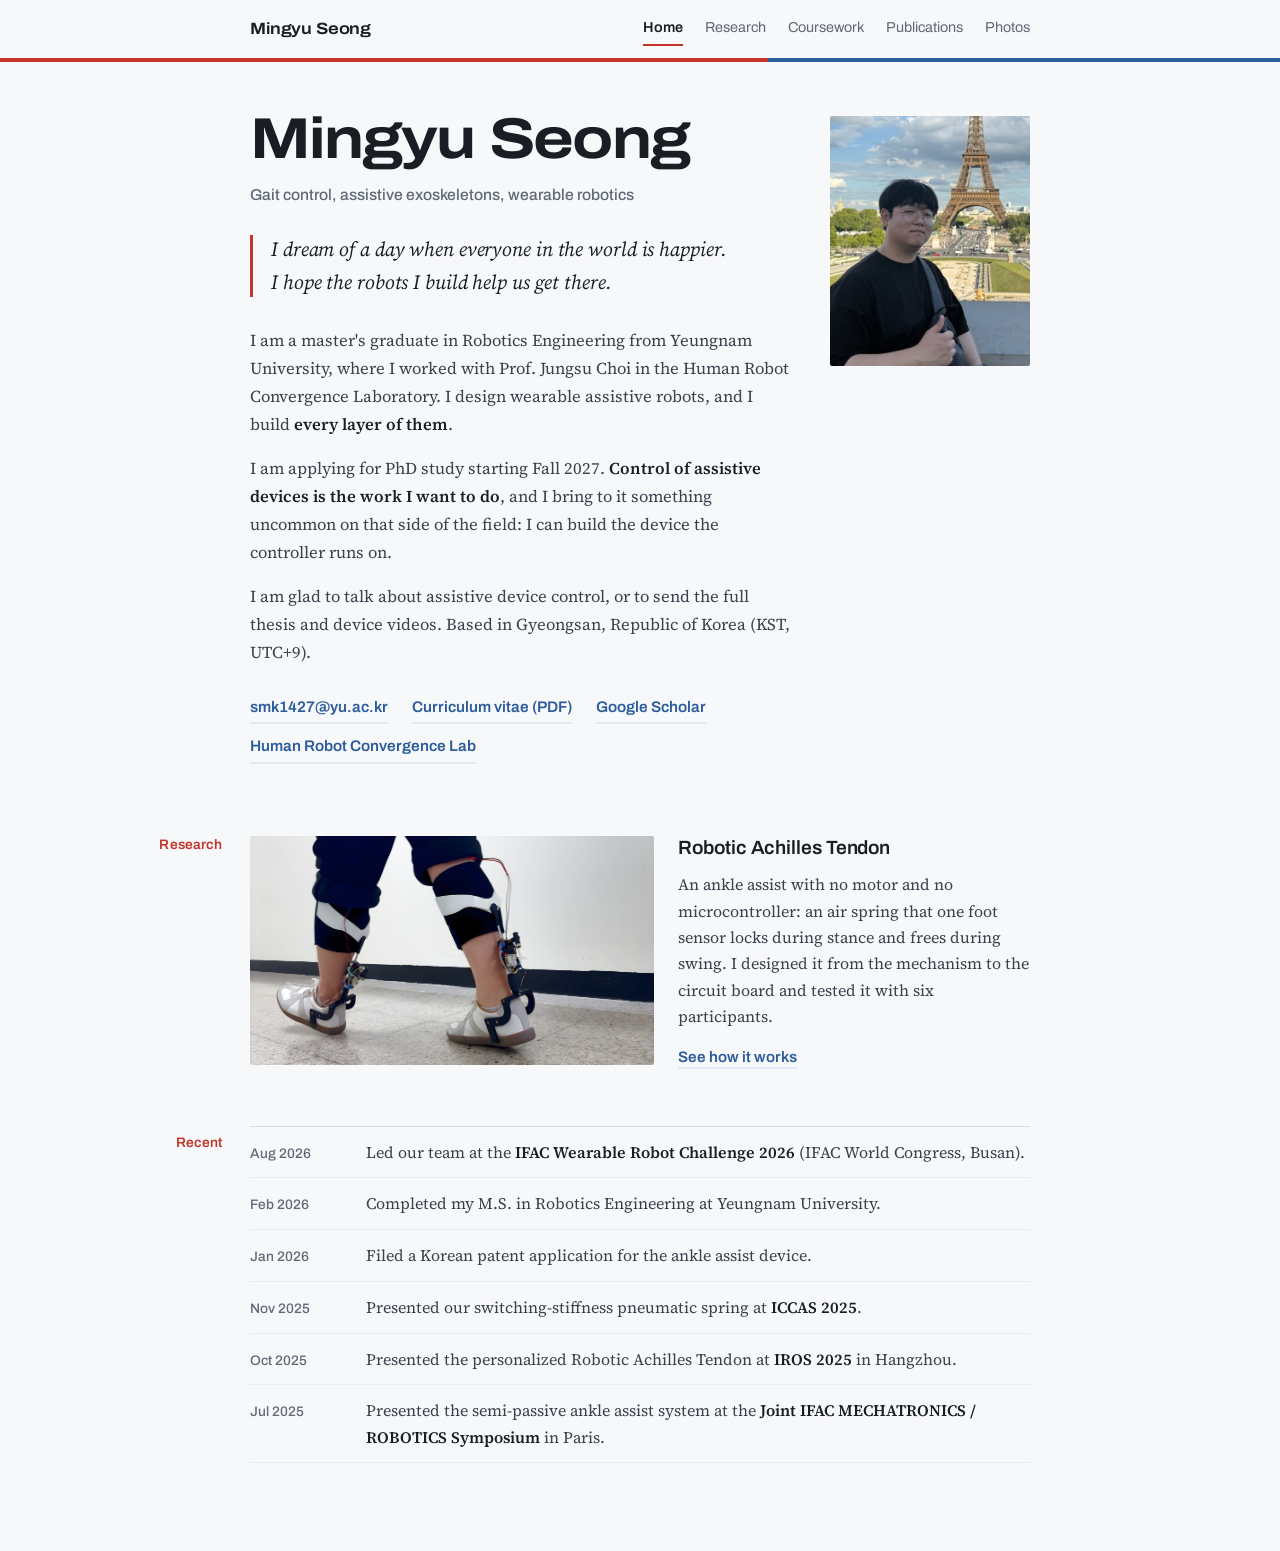
==== commit 37e32185: "Research: rebuild around device photos and figures; add home feature - Research: walking photo as he" ====
--- a/index.html
+++ b/index.html
@@ -67,6 +67,18 @@
   </header>
 
   <section>
+    <p class="eyebrow">Research</p>
+    <div class="feature">
+      <a href="research.html" tabindex="-1" aria-hidden="true"><img src="img/rat-walking.jpg" width="1800" height="1022" alt=""></a>
+      <div>
+        <h3>Robotic Achilles Tendon</h3>
+        <p>An ankle assist with no motor and no microcontroller: an air spring that one foot sensor locks during stance and frees during swing. I designed it from the mechanism to the circuit board and tested it with six participants.</p>
+        <a class="more" href="research.html">See how it works</a>
+      </div>
+    </div>
+  </section>
+
+  <section>
     <p class="eyebrow">Recent</p>
     <ul class="news">
       <li><span class="when">Aug 2026</span><span class="what">Led our team at the <strong>IFAC Wearable Robot Challenge 2026</strong> (IFAC World Congress, Busan).</span></li>
--- a/style.css
+++ b/style.css
@@ -292,3 +292,56 @@
 .lightbox::backdrop{background:rgba(8,10,14,.9)}
 .lightbox img{display:block; max-width:96vw; max-height:86vh; width:auto; height:auto; margin:0 auto}
 .lightbox .lb-cap{color:#E6EAF0; font-family:var(--sans); font-size:.9rem; text-align:center; margin:10px auto 0; max-width:60ch}
+
+/* 대사량 슬로프그래프 (2026-10-21, RAM 원고 N=6 데이터) */
+.metab svg{display:block; width:100%; height:auto; max-width:100%; font-family:var(--sans)}
+.metab .mg{stroke:var(--line-soft); stroke-width:1}
+.metab .mt{fill:var(--muted); font-size:13px}
+.metab .ml{fill:var(--ink-soft); font-size:14px; font-weight:500}
+.metab .ms{fill:none; stroke:var(--line); stroke-width:1.6}
+.metab .mp{fill:var(--surface); stroke:var(--muted); stroke-width:1.6}
+.metab .mp.on{stroke:var(--stance)}
+.metab .me{stroke:var(--ink); stroke-width:1.6}
+.metab .mm{stroke:var(--ink); stroke-width:3.2; stroke-linecap:round}
+.metab .mm.on{stroke:var(--stance)}
+.metab .mb{stroke:var(--muted); stroke-width:1; stroke-dasharray:3 4}
+.metab .mbv{stroke:var(--stance); stroke-width:2}
+.metab .mbig{fill:var(--stance); font-size:26px; font-weight:600; letter-spacing:-.01em}
+
+/* ---------- 2026-10-21 Research 보강: 사진·그림 배치 ---------- */
+/* 대표 사진 하나만 본문 폭보다 넓게 — 이 페이지에서 유일하게 «크게» 쓰는 요소 */
+.hero{margin:36px calc((100% - min(1040px, 100vw - 48px)) / 2) 0}
+.hero img{border:0; background:none; border-radius:2px}
+
+/* 두 그림 나란히 (구성도 · 모듈) */
+.duo{display:grid; grid-template-columns:repeat(2,minmax(0,1fr)); gap:24px; align-items:start; margin-top:28px}
+.duo figure{margin:0}
+@media (max-width:640px){ .duo{grid-template-columns:minmax(0,1fr)} }
+
+/* 입각기·유각기 한 쌍 — 위쪽 띠 색이 보행 주기 색과 같다 */
+.diptych{display:grid; grid-template-columns:repeat(2,minmax(0,1fr)); gap:24px; margin-top:32px}
+.diptych figure{margin:0; padding-top:12px; border-top:4px solid var(--stance)}
+.diptych figure.swing{border-top-color:var(--swing)}
+.diptych figcaption strong{color:var(--ink); font-weight:600; font-family:var(--sans)}
+@media (max-width:640px){ .diptych{grid-template-columns:minmax(0,1fr)} }
+
+/* 연구 경로 — 실제 시간 순서라서 연도를 붙인다 */
+.path{list-style:none; padding:0; margin:22px 0 0; border-left:2px solid var(--line)}
+.path li{display:grid; grid-template-columns:64px minmax(0,1fr); gap:4px 18px; padding:0 0 22px 18px; position:relative}
+.path li::before{content:""; position:absolute; left:-7px; top:.5rem; width:12px; height:12px; border-radius:50%; background:var(--ground); border:2px solid var(--muted)}
+.path li:last-child{padding-bottom:0}
+.path li:last-child::before{border-color:var(--stance); background:var(--stance)}
+.path .yr{font-family:var(--sans); font-weight:600; font-size:.92rem; color:var(--muted); font-variant-numeric:tabular-nums; padding-top:.1rem}
+.path h3{margin:0 0 4px}
+.path p{margin:0; font-size:.98rem; color:var(--ink-soft); max-width:60ch}
+@media (max-width:520px){ .path li{grid-template-columns:minmax(0,1fr); gap:0} }
+
+/* Home 대표 연구 — 수치 없이 사진과 한 문단 */
+.feature{display:grid; grid-template-columns:minmax(0,1.15fr) minmax(0,1fr); gap:24px; align-items:center; margin-top:4px}
+.feature img{display:block; width:100%; height:auto; border-radius:2px}
+.feature h3{font-size:1.2rem; margin:0 0 8px}
+.feature p{margin:0 0 12px; color:var(--ink-soft); font-size:1rem}
+.feature .more{font-family:var(--sans); font-weight:600; font-size:.95rem; color:var(--swing); text-decoration:none; border-bottom:2px solid var(--swing-wash); padding-bottom:2px}
+.feature .more:hover{border-bottom-color:var(--swing); color:var(--ink)}
+@media (max-width:640px){ .feature{grid-template-columns:minmax(0,1fr)} }
+a:focus-visible{outline:2px solid var(--swing); outline-offset:3px}
